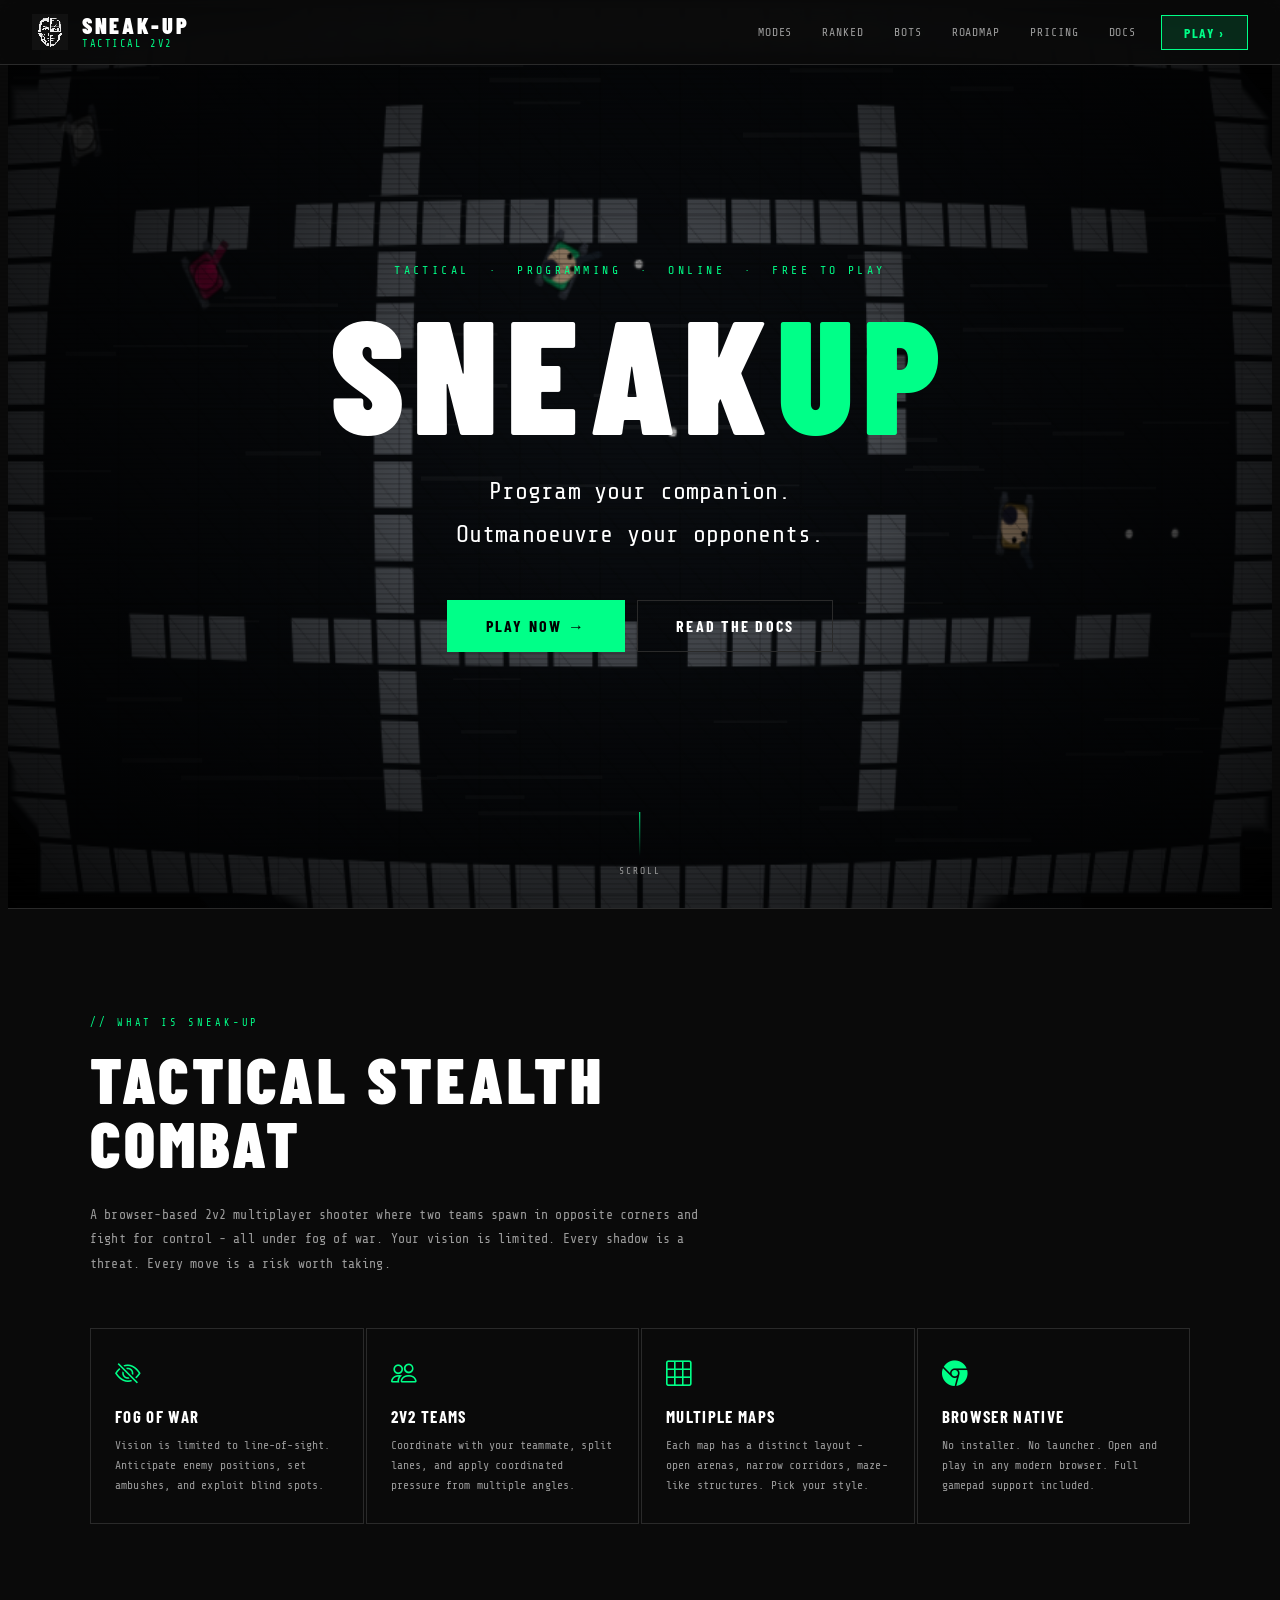
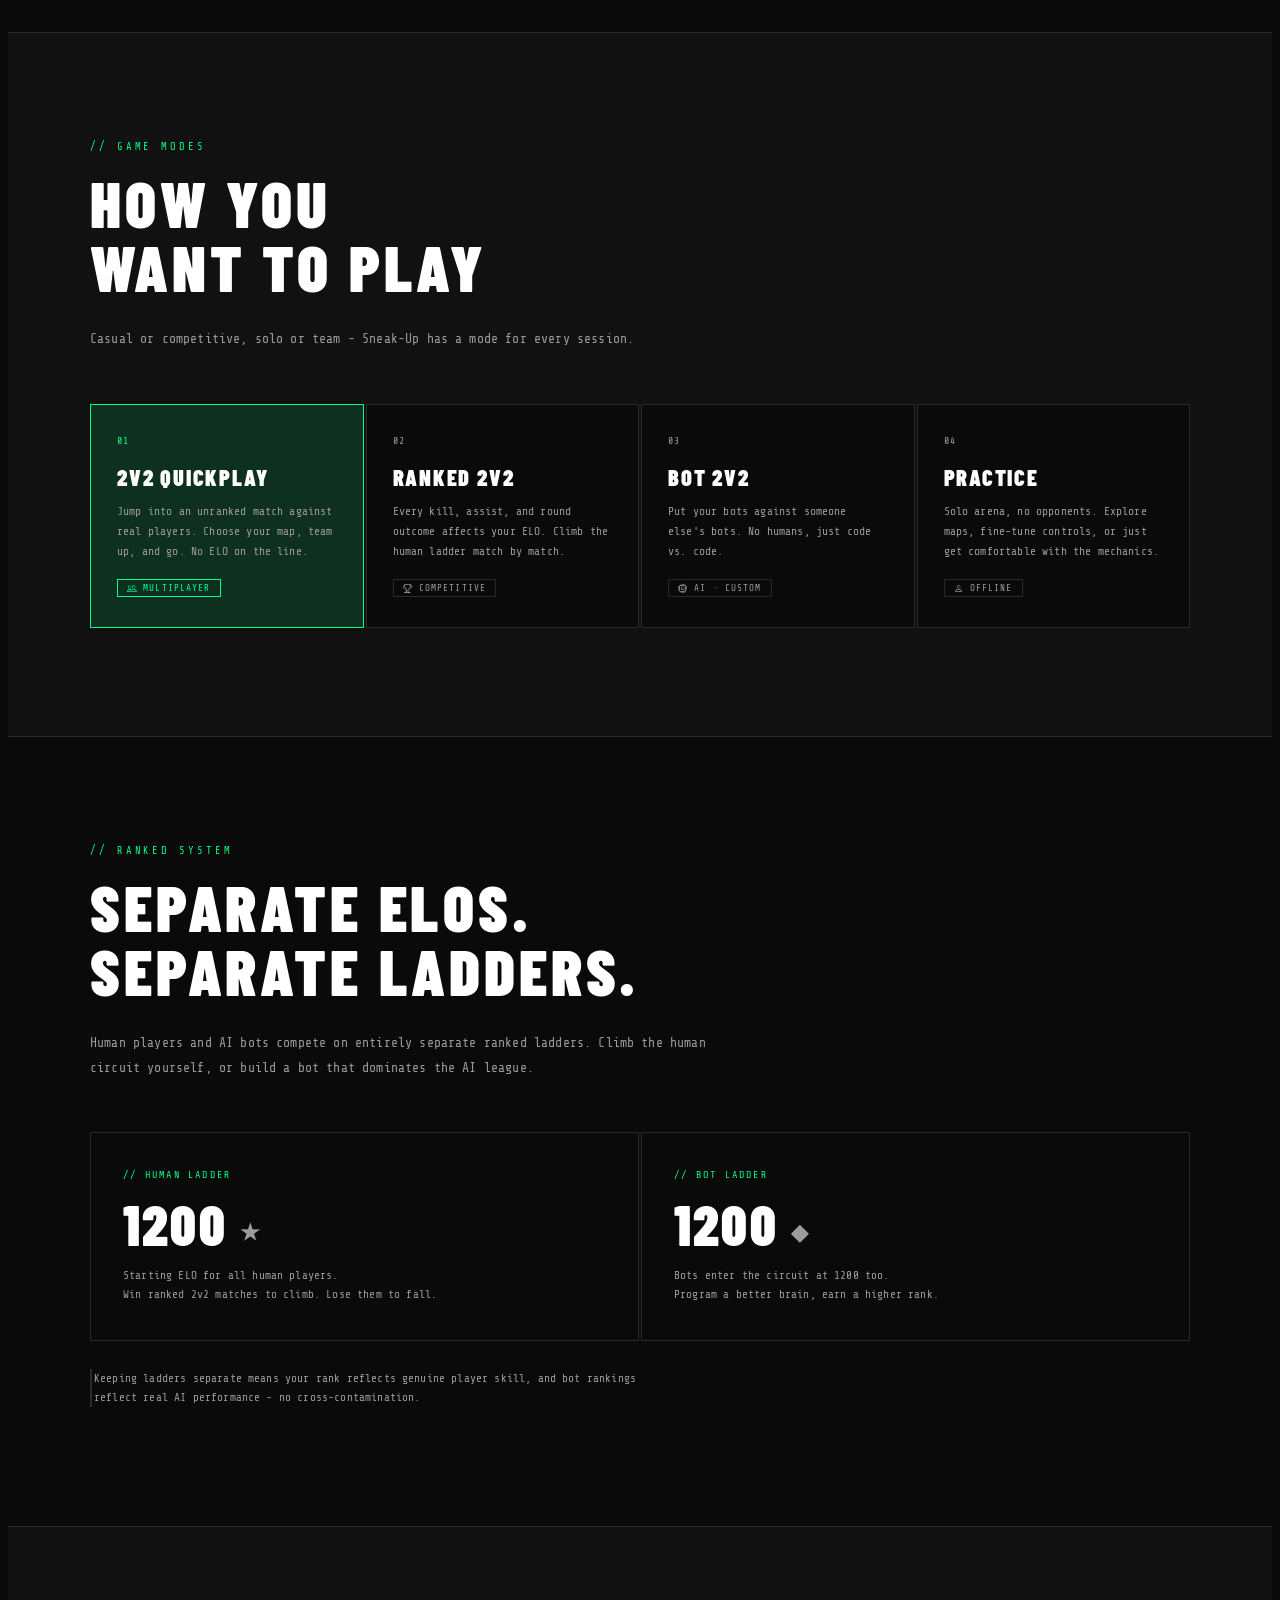
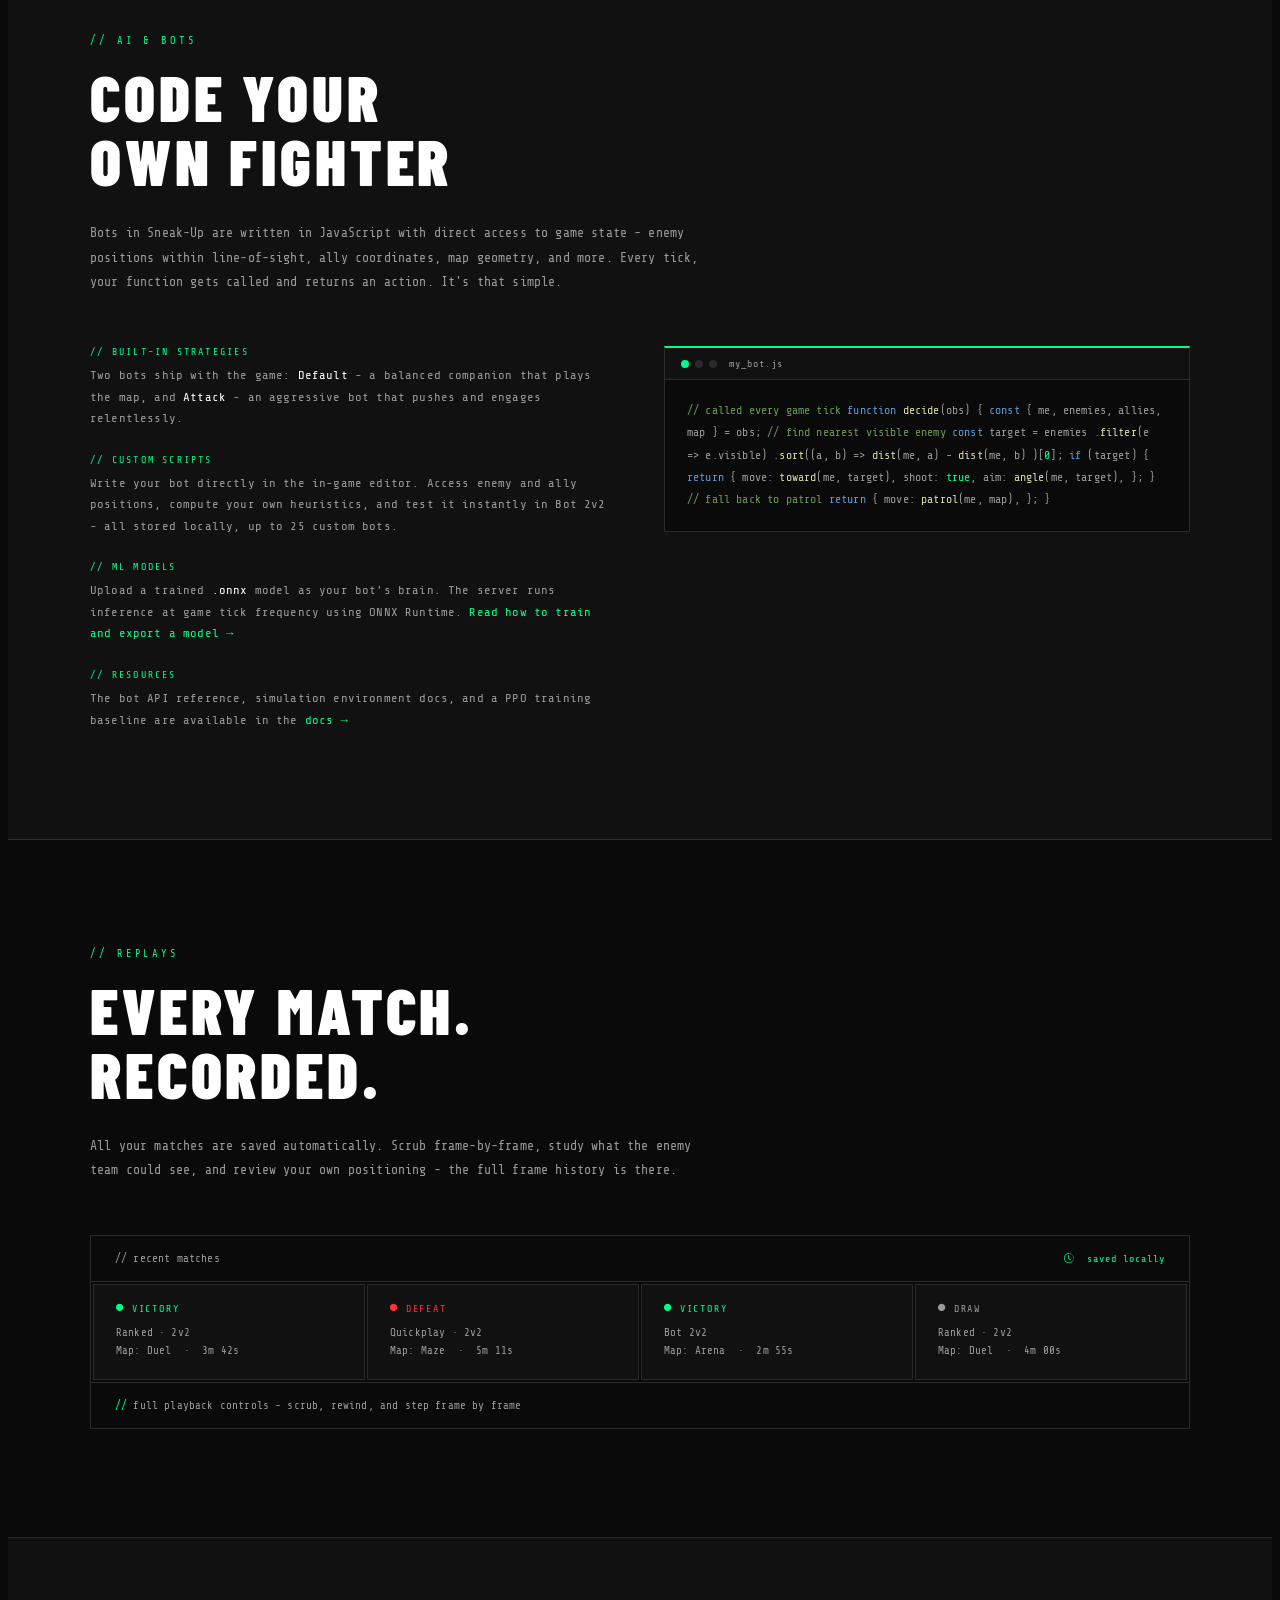
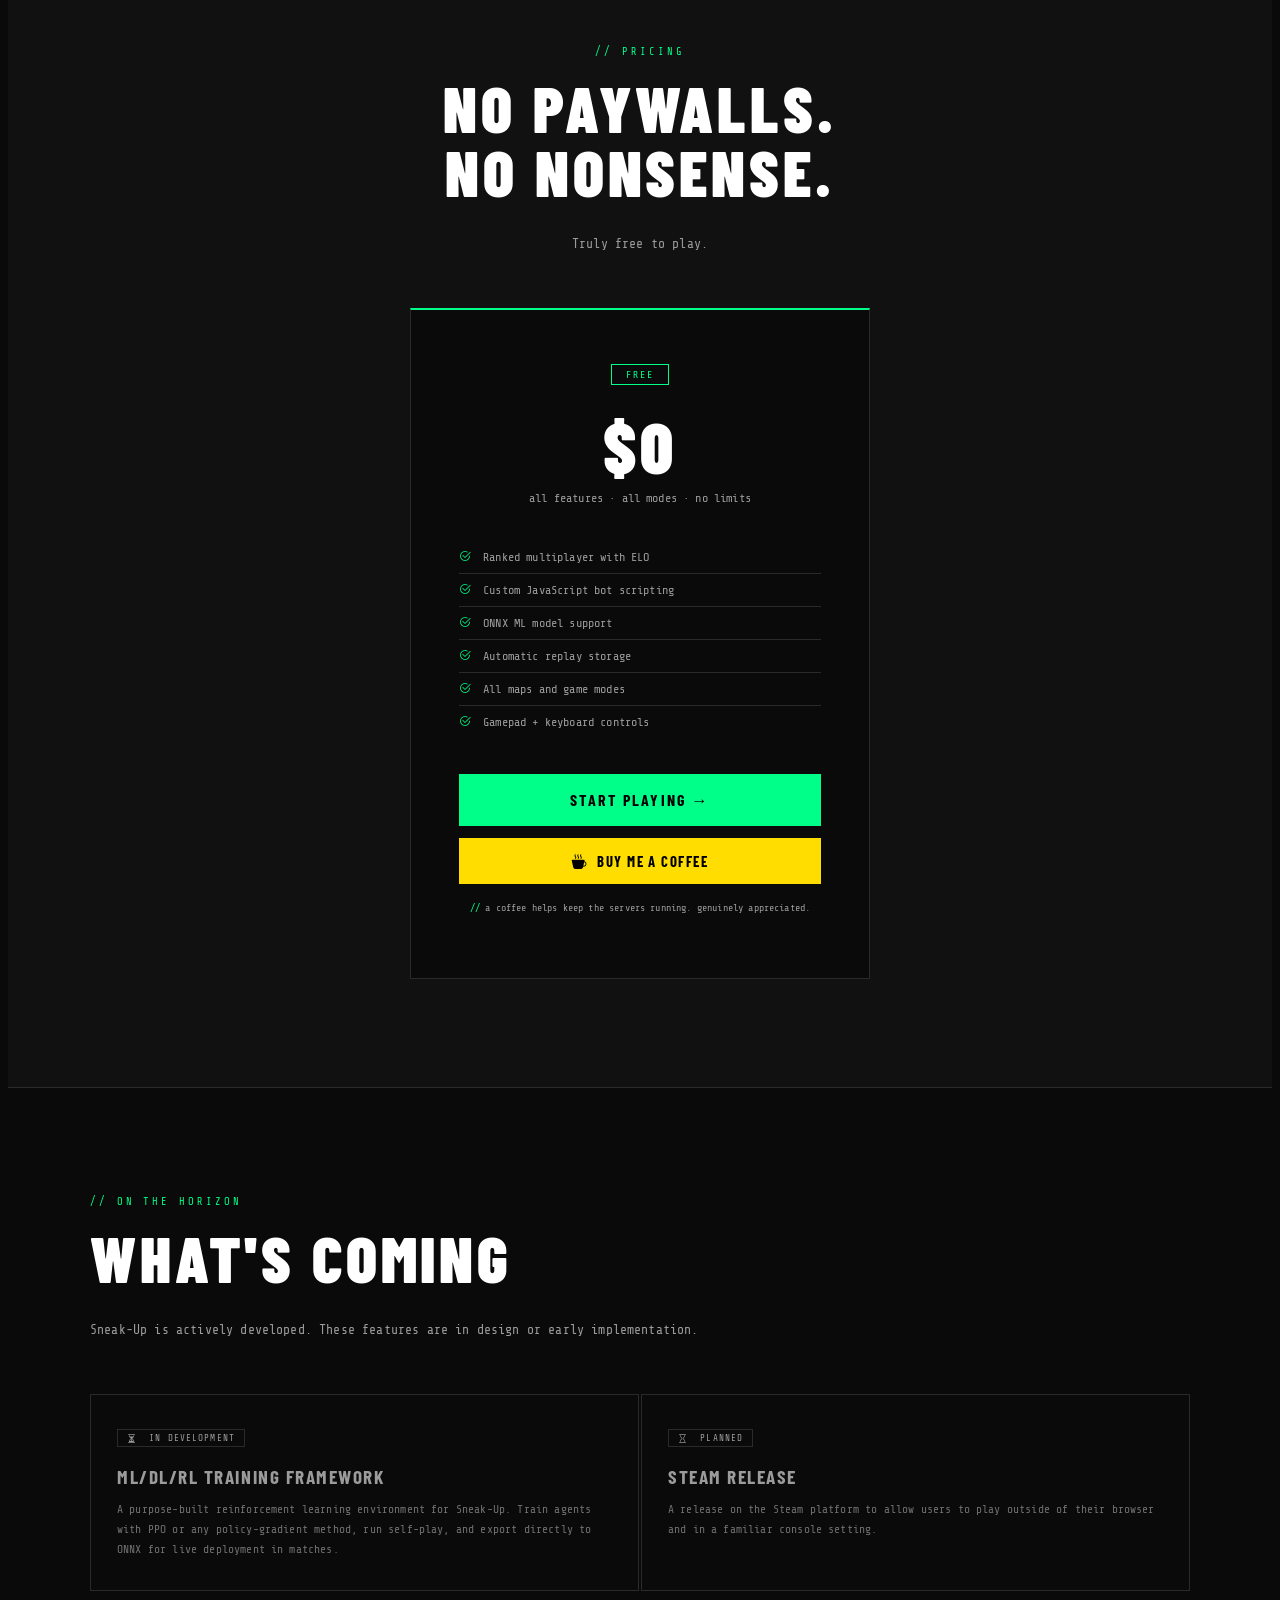
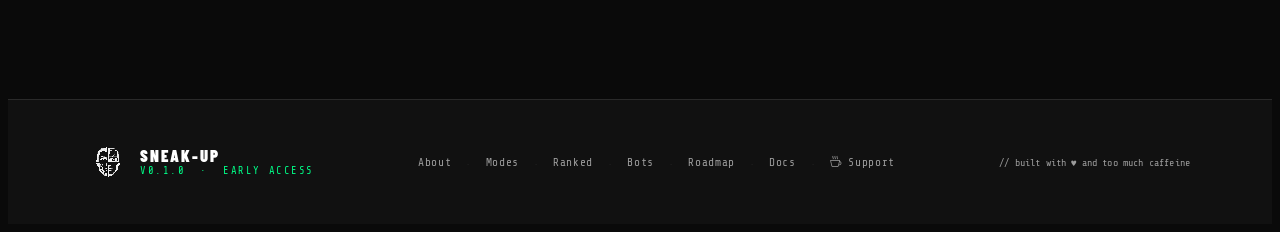
==== index.html @ f7258e88 "second commit" ====
<!DOCTYPE html>
<html lang="en">
<head>
  <meta charset="UTF-8">
  <meta name="viewport" content="width=device-width, initial-scale=1.0">
  <meta name="description" content="Sneak-Up - a top-down 2v2 tactical shooter with fog of war. Play free in your browser.">
  <title>SNEAK-UP - Tactical 2v2 Multiplayer</title>
  <link rel="shortcut icon" href="img/logo.png" type="image/x-icon">
  <meta name="theme-color" content="#0a0a0a">
  <meta name="apple-mobile-web-app-capable" content="yes">
  <meta name="apple-mobile-web-app-status-bar-style" content="black-translucent">
  <meta name="apple-mobile-web-app-title" content="Sneak-Up">
  <link rel="apple-touch-icon" href="/img/logo.png">
  <link rel="preconnect" href="https://fonts.googleapis.com">
  <link href="https://fonts.googleapis.com/css2?family=Barlow+Condensed:wght@400;600;700;900&family=Share+Tech+Mono&display=swap" rel="stylesheet">
  <link rel="stylesheet" href="https://cdn.jsdelivr.net/npm/bootstrap-icons@1.11.3/font/bootstrap-icons.min.css">
  <link rel="stylesheet" href="/css/style.css">
  <link rel="stylesheet" href="/css/landing.css">
</head>
<body>

<!-- ── NAV ── -->
<nav class="land-nav">
  <a href="/" class="brand" style="text-decoration:none;">
    <img src="/img/logo.png" alt="Sneak-Up logo">
    <div>
      <div class="brand-name">Sneak-Up</div>
      <div class="brand-sub">Tactical 2v2</div>
    </div>
  </a>
  <div class="land-nav-links">
    <a href="#modes"   class="nav-text-link">Modes</a>
    <a href="#ranked"  class="nav-text-link">Ranked</a>
    <a href="#bots"    class="nav-text-link">Bots</a>
    <a href="#roadmap" class="nav-text-link">Roadmap</a>
    <a href="#pricing" class="nav-text-link">Pricing</a>
    <a href="/docs"    class="nav-text-link">Docs</a>
    <a href="https://sneak-up-92152744325.europe-west1.run.app/" class="btn-nav-play">Play &rsaquo;</a>
  </div>
</nav>

<!-- ── HERO ── -->
<section class="hero">
  <canvas id="bgFx"></canvas>
  <div class="hero-overlay"></div>
  <div class="hero-content">
    <div class="hero-eyebrow">tactical &nbsp;·&nbsp; PROGRAMMING &nbsp;·&nbsp; online &nbsp;·&nbsp; free to play</div>
    <h1 class="hero-title">Sneak<span class="accent">Up</span></h1>
    <p class="hero-sub">
      Program your companion. <br>
      Outmanoeuvre your opponents.
    </p>
    <div class="hero-cta">
      <a href="https://sneak-up-92152744325.europe-west1.run.app/" class="btn-primary-lg">Play Now &rarr;</a>
      <a href="/docs"  class="btn-ghost-lg">Read the Docs</a>
    </div>
  </div>
  <div class="hero-scroll">
    <div class="scroll-line"></div>
    scroll
  </div>
</section>

<!-- ── ABOUT ── -->
<section class="land-section" id="about">
  <div class="section-inner">
    <div class="s-eye">// what is sneak-up</div>
    <h2 class="s-title">Tactical Stealth<br>Combat</h2>
    <p class="s-body">
      A browser-based 2v2 multiplayer shooter where two teams spawn in opposite corners and fight for control - all under fog of war.
      Your vision is limited. Every shadow is a threat. Every move is a risk worth taking.
    </p>

    <div class="feature-grid">
      <div class="feature-card">
        <i class="bi bi-eye-slash f-icon"></i>
        <div class="f-name">Fog of War</div>
        <div class="f-desc">Vision is limited to line-of-sight. Anticipate enemy positions, set ambushes, and exploit blind spots.</div>
      </div>
      <div class="feature-card">
        <i class="bi bi-people f-icon"></i>
        <div class="f-name">2v2 Teams</div>
        <div class="f-desc">Coordinate with your teammate, split lanes, and apply coordinated pressure from multiple angles.</div>
      </div>
      <div class="feature-card">
        <i class="bi bi-grid-3x3 f-icon"></i>
        <div class="f-name">Multiple Maps</div>
        <div class="f-desc">Each map has a distinct layout - open arenas, narrow corridors, maze-like structures. Pick your style.</div>
      </div>
      <div class="feature-card">
        <i class="bi bi-browser-chrome f-icon"></i>
        <div class="f-name">Browser Native</div>
        <div class="f-desc">No installer. No launcher. Open and play in any modern browser. Full gamepad support included.</div>
      </div>
    </div>
  </div>
</section>

<!-- ── GAME MODES ── -->
<section class="land-section alt" id="modes">
  <div class="section-inner">
    <div class="s-eye">// game modes</div>
    <h2 class="s-title">How You<br>Want to Play</h2>
    <p class="s-body">
      Casual or competitive, solo or team - Sneak-Up has a mode for every session.
    </p>
    <div class="mode-grid">
      <div class="mode-card featured">
        <div class="mode-num">01</div>
        <div class="mode-name">2v2 Quickplay</div>
        <div class="mode-desc">Jump into an unranked match against real players. Choose your map, team up, and go. No ELO on the line.</div>
        <span class="mode-tag"><i class="bi bi-people"></i> Multiplayer</span>
      </div>
      <div class="mode-card">
        <div class="mode-num">02</div>
        <div class="mode-name">Ranked 2v2</div>
        <div class="mode-desc">Every kill, assist, and round outcome affects your ELO. Climb the human ladder match by match.</div>
        <span class="mode-tag"><i class="bi bi-trophy"></i> Competitive</span>
      </div>
      <div class="mode-card">
        <div class="mode-num">03</div>
        <div class="mode-name">Bot 2v2</div>
        <div class="mode-desc">Put your bots against someone else's bots. No humans, just code vs. code.</div>
        <span class="mode-tag"><i class="bi bi-cpu"></i> AI · Custom</span>
      </div>
      <div class="mode-card">
        <div class="mode-num">04</div>
        <div class="mode-name">Practice</div>
        <div class="mode-desc">Solo arena, no opponents. Explore maps, fine-tune controls, or just get comfortable with the mechanics.</div>
        <span class="mode-tag"><i class="bi bi-person"></i> Offline</span>
      </div>
    </div>
  </div>
</section>

<!-- ── RANKED ── -->
<section class="land-section" id="ranked">
  <div class="section-inner">
    <div class="s-eye">// ranked system</div>
    <h2 class="s-title">Separate ELOs.<br>Separate Ladders.</h2>
    <p class="s-body">
      Human players and AI bots compete on entirely separate ranked ladders.
      Climb the human circuit yourself, or build a bot that dominates the AI league.
    </p>

    <div class="elo-grid">
      <div class="elo-card">
        <div class="elo-label">// human ladder</div>
        <div class="elo-val">1200 <span class="elo-sym">&#9733;</span></div>
        <div class="elo-sub">
          Starting ELO for all human players.<br>
          Win ranked 2v2 matches to climb. Lose them to fall.
        </div>
      </div>
      <div class="elo-card">
        <div class="elo-label">// bot ladder</div>
        <div class="elo-val">1200 <span class="elo-sym">&#9670;</span></div>
        <div class="elo-sub">
          Bots enter the circuit at 1200 too.<br>
          Program a better brain, earn a higher rank.
        </div>
      </div>
    </div>
    <p class="elo-note">
      Keeping ladders separate means your rank reflects genuine player skill,
      and bot rankings reflect real AI performance - no cross-contamination.
    </p>
  </div>
</section>

<!-- ── BOTS ── -->
<section class="land-section alt" id="bots">
  <div class="section-inner">
    <div class="s-eye">// ai & bots</div>
    <h2 class="s-title">Code Your<br>Own Fighter</h2>
    <p class="s-body">
      Bots in Sneak-Up are written in JavaScript with direct access to game state -
      enemy positions within line-of-sight, ally coordinates, map geometry, and more.
      Every tick, your function gets called and returns an action. It's that simple.
    </p>

    <div class="bot-layout">
      <div class="bot-points">
        <div>
          <div class="bot-point-label">// built-in strategies</div>
          <div class="bot-point-text">
            Two bots ship with the game: <span style="color:var(--text)">Default</span> - a balanced companion that plays the map,
            and <span style="color:var(--text)">Attack</span> - an aggressive bot that pushes and engages relentlessly.
          </div>
        </div>
        <div>
          <div class="bot-point-label">// custom scripts</div>
          <div class="bot-point-text">
            Write your bot directly in the in-game editor. Access enemy and ally positions, compute your own heuristics,
            and test it instantly in Bot 2v2 - all stored locally, up to 25 custom bots.
          </div>
        </div>
        <div>
          <div class="bot-point-label">// ml models</div>
          <div class="bot-point-text">
            Upload a trained <span style="color:var(--text)">.onnx</span> model as your bot's brain.
            The server runs inference at game tick frequency using ONNX Runtime.
            <a href="/docs">Read how to train and export a model &rarr;</a>
          </div>
        </div>
        <div>
          <div class="bot-point-label">// resources</div>
          <div class="bot-point-text">
            The bot API reference, simulation environment docs, and a PPO training baseline are available in the
            <a href="/docs">docs &rarr;</a>
          </div>
        </div>
      </div>

      <div class="code-block">
        <div class="code-titlebar">
          <div class="dot green"></div>
          <div class="dot"></div>
          <div class="dot"></div>
          <span class="code-fname">my_bot.js</span>
        </div>
        <div class="code-body"><span class="cm">// called every game tick</span>
<span class="kw">function</span> <span class="fn">decide</span>(obs) {
  <span class="kw">const</span> { me, enemies, allies, map } = obs;

  <span class="cm">// find nearest visible enemy</span>
  <span class="kw">const</span> target = enemies
    .<span class="fn">filter</span>(e =&gt; e.visible)
    .<span class="fn">sort</span>((a, b) =&gt;
      <span class="fn">dist</span>(me, a) - <span class="fn">dist</span>(me, b)
    )[<span class="ac">0</span>];

  <span class="kw">if</span> (target) {
    <span class="kw">return</span> {
      move:  <span class="fn">toward</span>(me, target),
      shoot: <span class="ac">true</span>,
      aim:   <span class="fn">angle</span>(me, target),
    };
  }

  <span class="cm">// fall back to patrol</span>
  <span class="kw">return</span> {
    move: <span class="fn">patrol</span>(me, map),
  };
}</div>
      </div>
    </div>
  </div>
</section>

<!-- ── REPLAYS ── -->
<section class="land-section" id="replays">
  <div class="section-inner">
    <div class="s-eye">// replays</div>
    <h2 class="s-title">Every Match.<br>Recorded.</h2>
    <p class="s-body">
      All your matches are saved automatically. Scrub frame-by-frame, study what the enemy team could see,
      and review your own positioning - the full frame history is there.
    </p>

    <div class="replay-shell">
      <div class="replay-topbar">
        <span class="replay-topbar-label">// recent matches</span>
        <span class="replay-topbar-count"><i class="bi bi-clock-history"></i> &nbsp;saved locally</span>
      </div>
      <div class="replay-row">
        <div class="replay-cell">
          <div class="r-result r-win"><i class="bi bi-circle-fill"></i> Victory</div>
          <div class="r-meta">Ranked · 2v2<br>Map: Duel &nbsp;·&nbsp; 3m 42s</div>
        </div>
        <div class="replay-cell">
          <div class="r-result r-loss"><i class="bi bi-circle-fill"></i> Defeat</div>
          <div class="r-meta">Quickplay · 2v2<br>Map: Maze &nbsp;·&nbsp; 5m 11s</div>
        </div>
        <div class="replay-cell">
          <div class="r-result r-win"><i class="bi bi-circle-fill"></i> Victory</div>
          <div class="r-meta">Bot 2v2<br>Map: Arena &nbsp;·&nbsp; 2m 55s</div>
        </div>
        <div class="replay-cell">
          <div class="r-result r-draw"><i class="bi bi-circle-fill"></i> Draw</div>
          <div class="r-meta">Ranked · 2v2<br>Map: Duel &nbsp;·&nbsp; 4m 00s</div>
        </div>
      </div>
      <div class="replay-caption">full playback controls - scrub, rewind, and step frame by frame</div>
    </div>
  </div>
</section>

<!-- ── PRICING ── -->
<section class="land-section alt" id="pricing">
  <div class="section-inner" style="text-align:center;">
    <div class="s-eye">// pricing</div>
    <h2 class="s-title">No Paywalls.<br>No Nonsense.</h2>
    <p class="s-body" style="margin:0 auto 0;">
      Truly free to play.
    </p>

    <div class="pricing-wrap">
      <div class="pricing-card">
        <div class="pricing-badge">Free</div>
        <div class="pricing-amount">$0</div>
        <div class="pricing-tagline">all features · all modes · no limits</div>
        <ul class="perk-list">
          <li><i class="bi bi-check2-circle"></i> Ranked multiplayer with ELO</li>
          <li><i class="bi bi-check2-circle"></i> Custom JavaScript bot scripting</li>
          <li><i class="bi bi-check2-circle"></i> ONNX ML model support</li>
          <li><i class="bi bi-check2-circle"></i> Automatic replay storage</li>
          <li><i class="bi bi-check2-circle"></i> All maps and game modes</li>
          <li><i class="bi bi-check2-circle"></i> Gamepad + keyboard controls</li>
        </ul>
        <a href="https://sneak-up-92152744325.europe-west1.run.app/" class="btn-primary-lg" style="display:block;text-align:center;margin-bottom:12px;">
          Start Playing &rarr;
        </a>
        <a href="https://buymeacoffee.com/paladinic" target="_blank" rel="noopener" class="btn-coffee">
          <i class="bi bi-cup-hot-fill"></i>
          Buy me a coffee
        </a>
        <p class="pricing-note">a coffee helps keep the servers running. genuinely appreciated.</p>
      </div>
    </div>
  </div>
</section>

<!-- ── COMING SOON ── -->
<section class="land-section" id="roadmap">
  <div class="section-inner">
    <div class="s-eye">// on the horizon</div>
    <h2 class="s-title">What's Coming</h2>
    <p class="s-body">
      Sneak-Up is actively developed. These features are in design or early implementation.
    </p>
    <div class="coming-grid">
      <div class="coming-card">
        <div class="coming-soon-badge"><i class="bi bi-hourglass-split"></i> &nbsp;In Development</div>
        <div class="coming-name">ML/DL/RL Training Framework</div>
        <div class="coming-desc">
          A purpose-built reinforcement learning environment for Sneak-Up.
          Train agents with PPO or any policy-gradient method, run self-play,
          and export directly to ONNX for live deployment in matches.
        </div>
      </div>
      <div class="coming-card">
        <div class="coming-soon-badge"><i class="bi bi-hourglass"></i> &nbsp;Planned</div>
        <div class="coming-name">Steam Release</div>
        <div class="coming-desc">
          A release on the Steam platform to allow users to play outside 
          of their browser and in a familiar console setting. 
        </div>
      </div>
    </div>
  </div>
</section>

<!-- ── FOOTER ── -->
<footer class="land-footer">
  <div class="footer-inner">
    <a href="/" class="brand" style="text-decoration:none;">
      <img src="/img/logo.png" alt="logo">
      <div>
        <div class="brand-name" style="font-size:1.05rem;">Sneak-Up</div>
        <div class="brand-sub">v0.1.0 &nbsp;·&nbsp; early access</div>
      </div>
    </a>

    <div class="footer-links">
      <a href="#about"   class="footer-link">About</a>
      <span class="footer-sep">·</span>
      <a href="#modes"   class="footer-link">Modes</a>
      <span class="footer-sep">·</span>
      <a href="#ranked"  class="footer-link">Ranked</a>
      <span class="footer-sep">·</span>
      <a href="#bots"    class="footer-link">Bots</a>
      <span class="footer-sep">·</span>
      <a href="#roadmap" class="footer-link">Roadmap</a>
      <span class="footer-sep">·</span>
      <a href="/docs"    class="footer-link">Docs</a>
      <span class="footer-sep">·</span>
      <a href="https://buymeacoffee.com/paladinic" target="_blank" rel="noopener" class="footer-link">
        <i class="bi bi-cup-hot"></i> Support
      </a>
    </div>

    <div class="footer-credit">// built with &#9829; and too much caffeine</div>
  </div>
</footer>

<script src="bg_animation.js" type="module"></script>
</body>
</html>
---- css/style.css ----
/* css/style.css */

:root {
    --bg: #0a0a0a;
    --surface: #111111;
    --surface-2: #1a1a1a;
    --border: #2a2a2a;
    --border-active: #ffffff;
    --text: #ffffff;
    --muted: #9b9b9b;
    --accent: #00ff88;
    --accent-dim: #00ff8822;
    --danger: #ff3333;
    --mono: "Share Tech Mono", monospace;
    --display: "Barlow Condensed", sans-serif;
}

*,
*::before,
*::after {
    box-sizing: border-box;
}

body {
    font-family: var(--display);
    background: var(--bg);
    color: var(--text);
    min-height: 100vh;
    letter-spacing: 0.01em;
}

/* Scanline overlay */
body::before {
    content: "";
    position: fixed;
    inset: 0;
    background: repeating-linear-gradient(0deg,
            transparent,
            transparent 2px,
            rgba(0, 0, 0, 0.08) 2px,
            rgba(0, 0, 0, 0.08) 4px);
    pointer-events: none;
    z-index: 0;
}

.shell {
    max-width: 860px;
    position: relative;
    z-index: 1;
}

/* ── Top bar ── */
.topbar {
    background: var(--surface);
    border: 1px solid var(--border);
    border-bottom: 2px solid var(--accent);
    display: flex;
    align-items: center;
    justify-content: space-between;
    gap: 12px;
    padding: 14px 20px;
}

.brand {
    display: flex;
    align-items: center;
    gap: 14px;
}

.brand img {
    width: 36px;
    height: 36px;
    image-rendering: pixelated;
    filter: invert(100%) hue-rotate(110deg) saturate(160%) contrast(87%);
}

.brand-name {
    font-family: var(--display);
    font-weight: 900;
    font-size: 1.4rem;
    letter-spacing: 0.12em;
    text-transform: uppercase;
    line-height: 1;
    color: white;
}

.brand-sub {
    font-family: var(--mono);
    font-size: 0.65rem;
    color: var(--accent);
    letter-spacing: 0.15em;
    text-transform: uppercase;
    margin-top: 2px;
}

.user-chip {
    font-family: var(--mono);
    font-size: 0.75rem;
    color: var(--muted);
    background: var(--bg);
    border: 1px solid var(--border);
    padding: 5px 12px;
    max-width: 240px;
    overflow: hidden;
    text-overflow: ellipsis;
    white-space: nowrap;
}

.btn-logout {
    font-family: var(--display);
    font-weight: 700;
    font-size: 0.8rem;
    letter-spacing: 0.1em;
    text-transform: uppercase;
    background: none;
    border: 1px solid var(--border);
    color: var(--muted);
    padding: 5px 14px;
    cursor: pointer;
    transition: border-color 100ms, color 100ms;
}

.btn-logout:hover {
    border-color: var(--danger);
    color: var(--danger);
}

/* ── Main card ── */
.main-card {
    background: var(--surface);
    border: 1px solid var(--border);
    margin-top: 2px;
}

.card-header-row {
    border-bottom: 1px solid var(--border);
    padding: 24px 28px;
}

.card-header-row h4 {
    font-family: var(--display);
    font-weight: 900;
    font-size: 2rem;
    letter-spacing: 0.06em;
    text-transform: uppercase;
    margin: 0;
    line-height: 1;
}

.card-header-row p {
    font-family: var(--mono);
    font-size: 0.78rem;
    color: var(--muted);
    margin: 10px 0 0;
    line-height: 1.6;
}

.tip {
    font-family: var(--mono);
    font-size: 0.68rem;
    color: var(--muted);
    margin-top: 12px;
}

.tip::before {
    content: "// ";
    color: var(--accent);
}

/* ── Action buttons ── */
.actions {
    padding: 20px 28px;
    display: flex;
    flex-direction: column;
    gap: 2px;
}

.btn-action {
    display: block;
    background: var(--bg);
    border: 1px solid var(--border);
    color: var(--text);
    text-decoration: none;
    padding: 16px 20px;
    cursor: pointer;
    text-align: left;
    width: 100%;
    transition: border-color 80ms, background 80ms;
    position: relative;
    overflow: hidden;
}

.btn-action::before {
    content: "";
    position: absolute;
    left: 0;
    top: 0;
    bottom: 0;
    width: 3px;
    background: transparent;
    transition: background 80ms;
}

.btn-action:hover {
    border-color: #fff;
    background: var(--surface-2);
    color: var(--text);
    text-decoration: none;
}

.btn-action:hover::before {
    background: var(--accent);
}

.btn-action.primary {
    border-color: var(--accent);
    background: var(--accent-dim);
}

.btn-action.primary::before {
    background: var(--accent);
}

.btn-action.primary:hover {
    background: #00ff8833;
}

.btn-action .label {
    font-family: var(--display);
    font-weight: 700;
    font-size: 1.05rem;
    letter-spacing: 0.08em;
    text-transform: uppercase;
    display: flex;
    align-items: center;
    gap: 10px;
}

.btn-action .label .idx {
    font-family: var(--mono);
    font-size: 0.7rem;
    color: var(--muted);
    min-width: 20px;
}

.btn-action.primary .label .idx {
    color: var(--accent);
}

.btn-action .kicker {
    font-family: var(--mono);
    font-size: 0.7rem;
    color: var(--muted);
    margin-top: 3px;
    padding-left: 30px;
}

/* focus */
.btn-action:focus-visible,
.btn-logout:focus-visible {
    outline: 2px solid var(--accent);
    outline-offset: 2px;
}

/* ── Modal ── */
.modal-content {
    background: var(--surface);
    border: 1px solid var(--border);
    border-top: 2px solid var(--accent);
    border-radius: 0;
    color: var(--text);
}

.modal-header {
    border-bottom: 1px solid var(--border);
    padding: 18px 24px;
}

.modal-title {
    font-family: var(--display);
    font-weight: 900;
    font-size: 1.2rem;
    letter-spacing: 0.1em;
    text-transform: uppercase;
}

.modal-body {
    padding: 24px;
}

.modal-footer {
    border-top: 1px solid var(--border);
    padding: 16px 24px;
}

.section-label {
    font-family: var(--mono);
    font-size: 0.65rem;
    color: var(--accent);
    letter-spacing: 0.18em;
    text-transform: uppercase;
    margin-bottom: 14px;
}

.control-option {
    display: flex;
    align-items: flex-start;
    gap: 14px;
    background: var(--bg);
    border: 1px solid var(--border);
    padding: 14px 16px;
    cursor: pointer;
    transition: border-color 80ms;
}

.control-option+.control-option {
    margin-top: 2px;
}

.control-option:hover {
    border-color: #fff;
}

.control-option input[type="radio"] {
    accent-color: var(--accent);
    width: 16px;
    height: 16px;
    margin-top: 2px;
    flex-shrink: 0;
}

.control-option .opt-name {
    font-family: var(--display);
    font-weight: 700;
    font-size: 0.95rem;
    letter-spacing: 0.06em;
    text-transform: uppercase;
}

.control-option .opt-desc {
    font-family: var(--mono);
    font-size: 0.68rem;
    color: var(--muted);
    margin-top: 3px;
}

.modal-note {
    font-family: var(--mono);
    font-size: 0.68rem;
    color: var(--muted);
    margin-top: 18px;
}

.modal-note::before {
    content: "// ";
    color: var(--accent);
}

.btn-close-modal {
    font-family: var(--display);
    font-weight: 700;
    font-size: 0.8rem;
    letter-spacing: 0.1em;
    text-transform: uppercase;
    background: none;
    border: 1px solid var(--border);
    color: var(--muted);
    padding: 7px 20px;
    cursor: pointer;
    transition: border-color 100ms, color 100ms;
}

.btn-close-modal:hover {
    border-color: #fff;
    color: #fff;
}

.btn-close-white {
    filter: invert(1);
    opacity: 0.5;
}

.btn-close-white:hover {
    opacity: 1;
}

/* Reusable page section */
.page-card {
    background: var(--surface);
    border: 1px solid var(--border);
    margin-top: 2px;
}

.page-card .page-pad {
    padding: 24px 28px;
    border-bottom: 1px solid var(--border);
}

.page-title {
    font-family: var(--display);
    font-weight: 900;
    font-size: 1.6rem;
    letter-spacing: 0.08em;
    text-transform: uppercase;
    margin: 0;
    line-height: 1;
}

.page-sub {
    font-family: var(--mono);
    font-size: 0.75rem;
    color: var(--muted);
    margin-top: 10px;
    line-height: 1.6;
}

/* Form styling helpers */
.field-label {
    font-family: var(--mono);
    font-size: 0.65rem;
    color: var(--accent);
    letter-spacing: 0.18em;
    text-transform: uppercase;
    margin-bottom: 8px;
}

.input-dark,
.select-dark,
.textarea-dark {
    width: 100%;
    background: var(--bg);
    border: 1px solid var(--border);
    color: var(--text);
    padding: 10px 12px;
    outline: none;
}

.input-dark:focus-visible,
.select-dark:focus-visible,
.textarea-dark:focus-visible {
    outline: 2px solid var(--accent);
    outline-offset: 2px;
    border-color: var(--accent);
}

/* Bootstrap component overrides (light touch) */
.table {
    --bs-table-bg: transparent;
    --bs-table-color: var(--text);
    --bs-table-border-color: var(--border);
}

hr {
    border-color: var(--border);
    opacity: 1;
}

.text-muted {
    color: var(--muted) !important;
}

/* layout split */
@media (min-width: 768px) {
    .card-body-split {
        display: grid;
        grid-template-columns: 1fr 1fr;
    }

    .card-info {
        padding: 28px;
        border-right: 1px solid var(--border);
    }

    .actions {
        padding: 20px;
    }
}

@media (max-width: 767px) {
    .card-info {
        padding: 20px 20px 0;
    }

    .actions {
        padding: 16px;
    }
}

/* ── Mobile: viewport-fill layout with sticky topbar ── */
@media (max-width: 767px) {
    /* Only applied to app pages (those with a .topbar) */
    html:has(.topbar) {
        height: 100%;
    }

    body:has(.topbar) {
        height: 100%;
        overflow: hidden;
    }

    /* Shell fills full height as a flex column */
    body:has(.topbar) .shell {
        height: 100%;
        display: flex;
        flex-direction: column;
        overflow: hidden;
        padding-top: 0 !important;
        padding-bottom: 0 !important;
    }

    /* Topbar: compact and never scrolls away */
    .topbar {
        flex-shrink: 0;
        padding: 10px 14px;
    }

    /* Hide subtitle and username chip to save horizontal space */
    .topbar .brand-sub {
        display: none;
    }

    .topbar .user-chip {
        display: none;
    }

    /* Single main content div fills remaining space and scrolls internally */
    body:has(.topbar) .shell > .main-card,
    body:has(.topbar) .shell > .replay-shell {
        flex: 1;
        overflow-y: auto;
        min-height: 0;
    }

    /* Multi-section pages (e.g. stats) use a .scroll-body wrapper */
    .scroll-body {
        flex: 1;
        overflow-y: auto;
        min-height: 0;
    }

    /* Compact card paddings */
    .card-header-row {
        padding: 14px 16px;
    }

    .card-header-row h4 {
        font-size: 1.4rem;
    }

    .actions {
        padding: 10px 12px;
    }

    .btn-action {
        padding: 11px 14px;
    }
}
---- css/landing.css ----
html {
    scroll-behavior: smooth;
}

/* ── Nav ── */
.land-nav {
    position: fixed;
    top: 0;
    left: 0;
    right: 0;
    z-index: 100;
    background: rgba(10, 10, 10, 0.88);
    backdrop-filter: blur(14px);
    -webkit-backdrop-filter: blur(14px);
    border-bottom: 1px solid var(--border);
    padding: 14px 32px;
    display: flex;
    align-items: center;
    justify-content: space-between;
    gap: 16px;
}

.land-nav-links {
    display: flex;
    align-items: center;
    gap: 4px;
}

.nav-text-link {
    font-family: var(--mono);
    font-size: 0.72rem;
    color: var(--muted);
    text-decoration: none;
    padding: 6px 12px;
    border: 1px solid transparent;
    letter-spacing: 0.08em;
    text-transform: uppercase;
    transition: color 80ms, border-color 80ms;
}

.nav-text-link:hover {
    color: var(--text);
    border-color: var(--border);
}

.btn-nav-play {
    font-family: var(--display);
    font-weight: 700;
    font-size: 0.85rem;
    letter-spacing: 0.12em;
    text-transform: uppercase;
    background: var(--accent-dim);
    border: 1px solid var(--accent);
    color: var(--accent);
    padding: 8px 22px;
    text-decoration: none;
    transition: background 80ms;
    margin-left: 8px;
}

.btn-nav-play:hover {
    background: #00ff8833;
    color: var(--accent);
}

/* ── Hero ── */
.hero {
    position: relative;
    height: 100vh;
    min-height: 560px;
    display: flex;
    align-items: center;
    justify-content: center;
    overflow: hidden;
}

#bgFx {
    position: absolute;
    inset: 0;
    width: 100%;
    height: 100%;
}

.hero-overlay {
    position: absolute;
    inset: 0;
    background: radial-gradient(ellipse at center, rgba(0, 0, 0, 0.25) 0%, rgba(0, 0, 0, 0.8) 100%);
}

.hero-content {
    position: relative;
    z-index: 2;
    text-align: center;
    padding: 0 24px;
    max-width: 860px;
}

.hero-eyebrow {
    font-family: var(--mono);
    font-size: 0.72rem;
    color: var(--accent);
    letter-spacing: 0.3em;
    text-transform: uppercase;
    margin-bottom: 24px;
}

.hero-title {
    font-family: var(--display);
    font-weight: 900;
    font-size: clamp(4.5rem, 13vw, 10rem);
    letter-spacing: 0.06em;
    text-transform: uppercase;
    line-height: 0.88;
    margin: 0 0 28px;
}

.hero-title .accent {
    color: var(--accent);
}

.hero-sub {
    font-family: var(--mono);
    font-size: 1.5rem;
    color: var(--muted);
    line-height: 1.8;
    max-width: 540px;
    margin: 0 auto 44px;
    color: white;
}

.hero-cta {
    display: flex;
    gap: 12px;
    justify-content: center;
    flex-wrap: wrap;
}

.btn-primary-lg {
    font-family: var(--display);
    font-weight: 700;
    font-size: 1rem;
    letter-spacing: 0.14em;
    text-transform: uppercase;
    background: var(--accent);
    border: 1px solid var(--accent);
    color: #000;
    padding: 15px 38px;
    text-decoration: none;
    transition: opacity 80ms;
}

.btn-primary-lg:hover {
    opacity: 0.85;
    color: #000;
}

.btn-ghost-lg {
    font-family: var(--display);
    font-weight: 700;
    font-size: 1rem;
    letter-spacing: 0.14em;
    text-transform: uppercase;
    background: transparent;
    border: 1px solid var(--border);
    color: var(--text);
    padding: 15px 38px;
    text-decoration: none;
    transition: border-color 80ms;
}

.btn-ghost-lg:hover {
    border-color: #fff;
    color: var(--text);
}

.hero-scroll {
    position: absolute;
    bottom: 32px;
    left: 50%;
    transform: translateX(-50%);
    z-index: 2;
    font-family: var(--mono);
    font-size: 0.6rem;
    color: var(--muted);
    letter-spacing: 0.2em;
    text-transform: uppercase;
    display: flex;
    flex-direction: column;
    align-items: center;
    gap: 10px;
}

.scroll-line {
    width: 1px;
    height: 44px;
    background: linear-gradient(to bottom, var(--accent), transparent);
}

/* ── Sections ── */
.land-section {
    padding: 108px 32px;
    border-top: 1px solid var(--border);
}

.land-section.alt {
    background: var(--surface);
}

.section-inner {
    max-width: 1100px;
    margin: 0 auto;
}

.s-eye {
    font-family: var(--mono);
    font-size: 0.65rem;
    color: var(--accent);
    letter-spacing: 0.28em;
    text-transform: uppercase;
    margin-bottom: 18px;
}

.s-title {
    font-family: var(--display);
    font-weight: 900;
    font-size: clamp(2.2rem, 5.5vw, 4rem);
    letter-spacing: 0.06em;
    text-transform: uppercase;
    line-height: 1;
    margin: 0 0 28px;
}

.s-body {
    font-family: var(--mono);
    font-size: 0.82rem;
    color: var(--muted);
    line-height: 1.85;
    max-width: 620px;
}

/* ── Feature grid ── */
.feature-grid {
    display: grid;
    grid-template-columns: repeat(auto-fit, minmax(240px, 1fr));
    gap: 2px;
    margin-top: 52px;
}

.feature-card {
    background: var(--bg);
    border: 1px solid var(--border);
    padding: 28px 24px;
    transition: border-color 120ms;
}

.feature-card:hover {
    border-color: var(--accent);
}

.f-icon {
    font-size: 1.6rem;
    color: var(--accent);
    margin-bottom: 18px;
    display: block;
}

.f-name {
    font-family: var(--display);
    font-weight: 700;
    font-size: 1.05rem;
    letter-spacing: 0.08em;
    text-transform: uppercase;
    margin-bottom: 10px;
}

.f-desc {
    font-family: var(--mono);
    font-size: 0.71rem;
    color: var(--muted);
    line-height: 1.75;
}

/* ── Mode cards ── */
.mode-grid {
    display: grid;
    grid-template-columns: repeat(auto-fit, minmax(230px, 1fr));
    gap: 2px;
    margin-top: 52px;
}

.mode-card {
    background: var(--bg);
    border: 1px solid var(--border);
    padding: 30px 26px;
    transition: border-color 120ms;
    position: relative;
}

.mode-card:hover {
    border-color: #fff;
}

.mode-card.featured {
    border-color: var(--accent);
    background: var(--accent-dim);
}

.mode-num {
    font-family: var(--mono);
    font-size: 0.62rem;
    color: var(--muted);
    letter-spacing: 0.15em;
    margin-bottom: 18px;
}

.mode-card.featured .mode-num {
    color: var(--accent);
}

.mode-name {
    font-family: var(--display);
    font-weight: 900;
    font-size: 1.4rem;
    letter-spacing: 0.08em;
    text-transform: uppercase;
    margin-bottom: 12px;
}

.mode-desc {
    font-family: var(--mono);
    font-size: 0.71rem;
    color: var(--muted);
    line-height: 1.75;
}

.mode-tag {
    display: inline-block;
    font-family: var(--mono);
    font-size: 0.58rem;
    color: var(--accent);
    border: 1px solid var(--accent);
    padding: 3px 9px;
    letter-spacing: 0.12em;
    text-transform: uppercase;
    margin-top: 18px;
}

.mode-card:not(.featured) .mode-tag {
    color: var(--muted);
    border-color: var(--border);
}

/* ── Ranked ELO ── */
.elo-grid {
    display: grid;
    grid-template-columns: 1fr 1fr;
    gap: 2px;
    margin-top: 52px;
}

.elo-card {
    background: var(--bg);
    border: 1px solid var(--border);
    padding: 36px 32px;
}

.elo-label {
    font-family: var(--mono);
    font-size: 0.63rem;
    color: var(--accent);
    letter-spacing: 0.22em;
    text-transform: uppercase;
    margin-bottom: 16px;
}

.elo-val {
    font-family: var(--display);
    font-weight: 900;
    font-size: 3.5rem;
    line-height: 1;
    letter-spacing: 0.04em;
}

.elo-sym {
    font-size: 1.4rem;
    color: var(--muted);
    vertical-align: middle;
}

.elo-sub {
    font-family: var(--mono);
    font-size: 0.7rem;
    color: var(--muted);
    margin-top: 14px;
    line-height: 1.7;
}

.elo-note {
    font-family: var(--mono);
    font-size: 0.7rem;
    color: var(--muted);
    margin-top: 28px;
    line-height: 1.7;
    padding-left: 2px;
    border-left: 2px solid var(--border);
    max-width: 560px;
}

/* ── Bot section ── */
.bot-layout {
    display: grid;
    grid-template-columns: 1fr 1fr;
    gap: 48px;
    margin-top: 52px;
    align-items: start;
}

.bot-points {
    display: flex;
    flex-direction: column;
    gap: 24px;
}

.bot-point-label {
    font-family: var(--mono);
    font-size: 0.63rem;
    color: var(--accent);
    letter-spacing: 0.22em;
    text-transform: uppercase;
    margin-bottom: 8px;
}

.bot-point-text {
    font-family: var(--mono);
    font-size: 0.77rem;
    color: var(--muted);
    line-height: 1.75;
}

.bot-point-text a {
    color: var(--accent);
    text-decoration: none;
}

.bot-point-text a:hover {
    text-decoration: underline;
}

.code-block {
    background: var(--bg);
    border: 1px solid var(--border);
    border-top: 2px solid var(--accent);
    overflow: hidden;
}

.code-titlebar {
    background: var(--surface);
    border-bottom: 1px solid var(--border);
    padding: 10px 16px;
    display: flex;
    align-items: center;
    gap: 6px;
}

.dot {
    width: 8px;
    height: 8px;
    border-radius: 50%;
    background: var(--border);
}

.dot.green {
    background: var(--accent);
}

.code-fname {
    font-family: var(--mono);
    font-size: 0.63rem;
    color: var(--muted);
    letter-spacing: 0.1em;
    margin-left: 6px;
}

.code-body {
    padding: 20px 22px;
    font-family: var(--mono);
    font-size: 0.73rem;
    line-height: 1.9;
    color: var(--muted);
    overflow-x: auto;
}

.kw {
    color: #569cd6;
}

.fn {
    color: #dcdcaa;
}

.cm {
    color: #6a9955;
}

.ac {
    color: var(--accent);
}

.st {
    color: #ce9178;
}

/* ── Replays ── */
.replay-shell {
    background: var(--bg);
    border: 1px solid var(--border);
    margin-top: 52px;
    overflow: hidden;
}

.replay-topbar {
    padding: 16px 24px;
    border-bottom: 1px solid var(--border);
    display: flex;
    align-items: center;
    justify-content: space-between;
}

.replay-topbar-label {
    font-family: var(--mono);
    font-size: 0.7rem;
    color: var(--muted);
}

.replay-topbar-count {
    font-family: var(--mono);
    font-size: 0.63rem;
    color: var(--accent);
    letter-spacing: 0.1em;
}

.replay-row {
    display: grid;
    grid-template-columns: repeat(auto-fit, minmax(200px, 1fr));
    gap: 2px;
    padding: 2px;
}

.replay-cell {
    background: var(--surface);
    border: 1px solid var(--border);
    padding: 18px 22px;
}

.r-result {
    font-family: var(--mono);
    font-size: 0.63rem;
    letter-spacing: 0.18em;
    text-transform: uppercase;
    margin-bottom: 10px;
    display: flex;
    align-items: center;
    gap: 7px;
}

.r-result i {
    font-size: 0.45rem;
}

.r-win {
    color: var(--accent);
}

.r-loss {
    color: var(--danger);
}

.r-draw {
    color: var(--muted);
}

.r-meta {
    font-family: var(--mono);
    font-size: 0.68rem;
    color: var(--muted);
    line-height: 1.7;
}

.replay-caption {
    font-family: var(--mono);
    font-size: 0.68rem;
    color: var(--muted);
    padding: 16px 24px;
    border-top: 1px solid var(--border);
}

.replay-caption::before {
    content: "// ";
    color: var(--accent);
}

/* ── Pricing ── */
.pricing-wrap {
    display: flex;
    justify-content: center;
    margin-top: 52px;
}

.pricing-card {
    background: var(--bg);
    border: 1px solid var(--border);
    border-top: 2px solid var(--accent);
    padding: 52px 48px;
    width: 100%;
    max-width: 460px;
    text-align: center;
}

.pricing-badge {
    display: inline-block;
    font-family: var(--mono);
    font-size: 0.63rem;
    color: var(--accent);
    border: 1px solid var(--accent);
    padding: 4px 14px;
    letter-spacing: 0.18em;
    text-transform: uppercase;
    margin-bottom: 24px;
}

.pricing-amount {
    font-family: var(--display);
    font-weight: 900;
    font-size: 4.5rem;
    letter-spacing: 0.06em;
    text-transform: uppercase;
    line-height: 1;
    margin-bottom: 10px;
}

.pricing-tagline {
    font-family: var(--mono);
    font-size: 0.75rem;
    color: var(--muted);
    margin-bottom: 36px;
}

.perk-list {
    list-style: none;
    padding: 0;
    margin: 0 0 36px;
    text-align: left;
}

.perk-list li {
    font-family: var(--mono);
    font-size: 0.75rem;
    color: var(--muted);
    padding: 9px 0;
    border-bottom: 1px solid var(--border);
    display: flex;
    align-items: center;
    gap: 12px;
}

.perk-list li:last-child {
    border-bottom: none;
}

.perk-list li i {
    color: var(--accent);
    flex-shrink: 0;
}

.btn-coffee {
    display: flex;
    align-items: center;
    justify-content: center;
    gap: 9px;
    background: #FFDD00;
    border: none;
    color: #000;
    font-family: var(--display);
    font-weight: 700;
    font-size: 0.92rem;
    letter-spacing: 0.1em;
    text-transform: uppercase;
    padding: 14px 28px;
    text-decoration: none;
    width: 100%;
    margin-top: 12px;
    transition: opacity 80ms;
    cursor: pointer;
}

.btn-coffee:hover {
    opacity: 0.88;
    color: #000;
}

.pricing-note {
    font-family: var(--mono);
    font-size: 0.63rem;
    color: var(--muted);
    margin-top: 16px;
    line-height: 1.6;
}

.pricing-note::before {
    content: "// ";
    color: var(--accent);
}

/* ── Coming soon ── */
.coming-grid {
    display: grid;
    grid-template-columns: repeat(auto-fit, minmax(280px, 1fr));
    gap: 2px;
    margin-top: 52px;
}

.coming-card {
    background: var(--bg);
    border: 1px solid var(--border);
    padding: 30px 26px;
    position: relative;
}

.coming-soon-badge {
    display: inline-block;
    font-family: var(--mono);
    font-size: 0.58rem;
    color: var(--muted);
    border: 1px solid var(--border);
    padding: 3px 9px;
    letter-spacing: 0.12em;
    text-transform: uppercase;
    margin-bottom: 18px;
}

.coming-name {
    font-family: var(--display);
    font-weight: 700;
    font-size: 1.2rem;
    letter-spacing: 0.08em;
    text-transform: uppercase;
    margin-bottom: 12px;
    color: var(--muted);
}

.coming-desc {
    font-family: var(--mono);
    font-size: 0.71rem;
    color: var(--muted);
    line-height: 1.75;
    opacity: 0.7;
}

/* ── Footer ── */
.land-footer {
    background: var(--surface);
    border-top: 1px solid var(--border);
    padding: 44px 32px;
}

.footer-inner {
    max-width: 1100px;
    margin: 0 auto;
    display: flex;
    align-items: center;
    justify-content: space-between;
    flex-wrap: wrap;
    gap: 24px;
}

.footer-links {
    display: flex;
    align-items: center;
    gap: 6px;
    flex-wrap: wrap;
}

.footer-link {
    font-family: var(--mono);
    font-size: 0.7rem;
    color: var(--muted);
    text-decoration: none;
    padding: 4px 10px;
    letter-spacing: 0.06em;
    transition: color 80ms;
}

.footer-link:hover {
    color: var(--text);
}

.footer-sep {
    color: var(--border);
    font-size: 0.7rem;
}

.footer-credit {
    font-family: var(--mono);
    font-size: 0.63rem;
    color: var(--muted);
}

/* Responsive */
@media (max-width: 860px) {
    .land-nav {
        padding: 12px 20px;
    }

    .nav-text-link {
        display: none;
    }

    .land-section {
        padding: 72px 20px;
    }

    .bot-layout {
        grid-template-columns: 1fr;
        gap: 32px;
    }

    .elo-grid {
        grid-template-columns: 1fr;
    }

    .pricing-card {
        padding: 36px 28px;
    }

    .hero-title {
        font-size: clamp(3.5rem, 16vw, 6rem);
    }
}
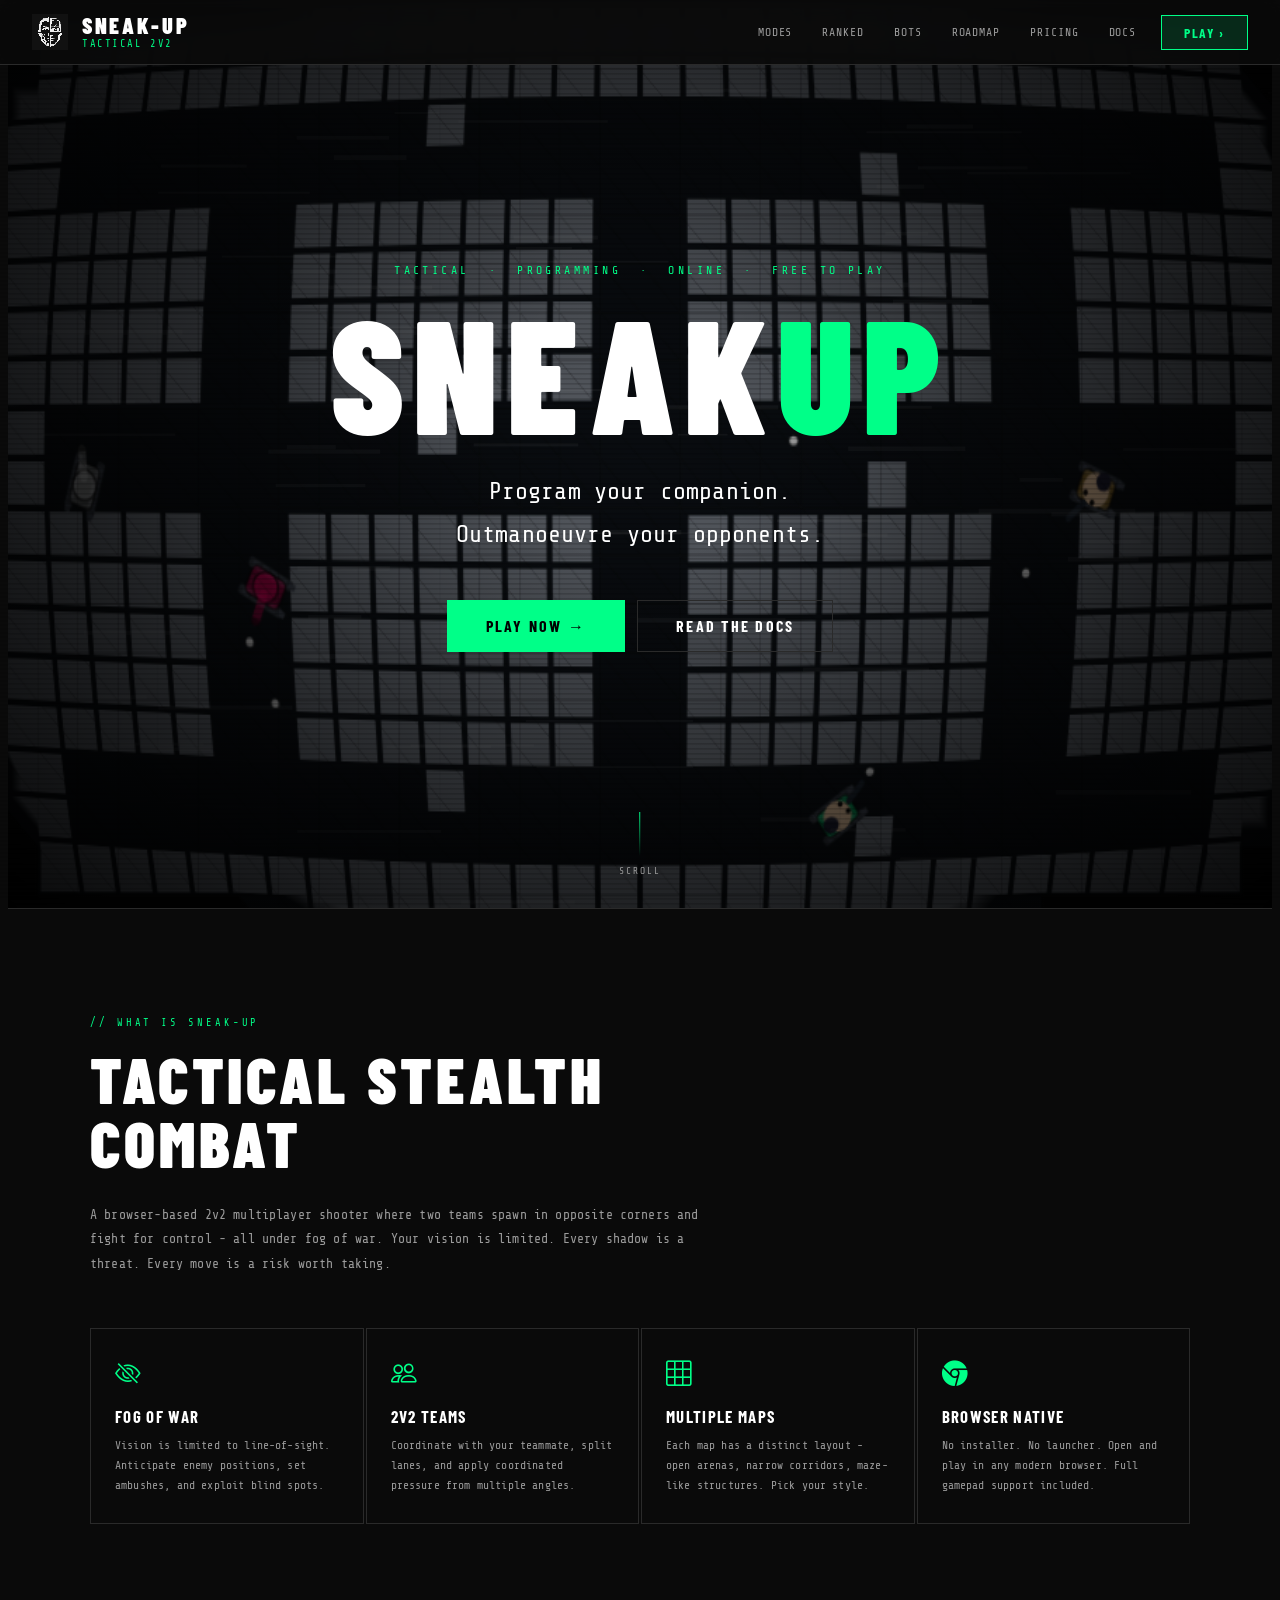
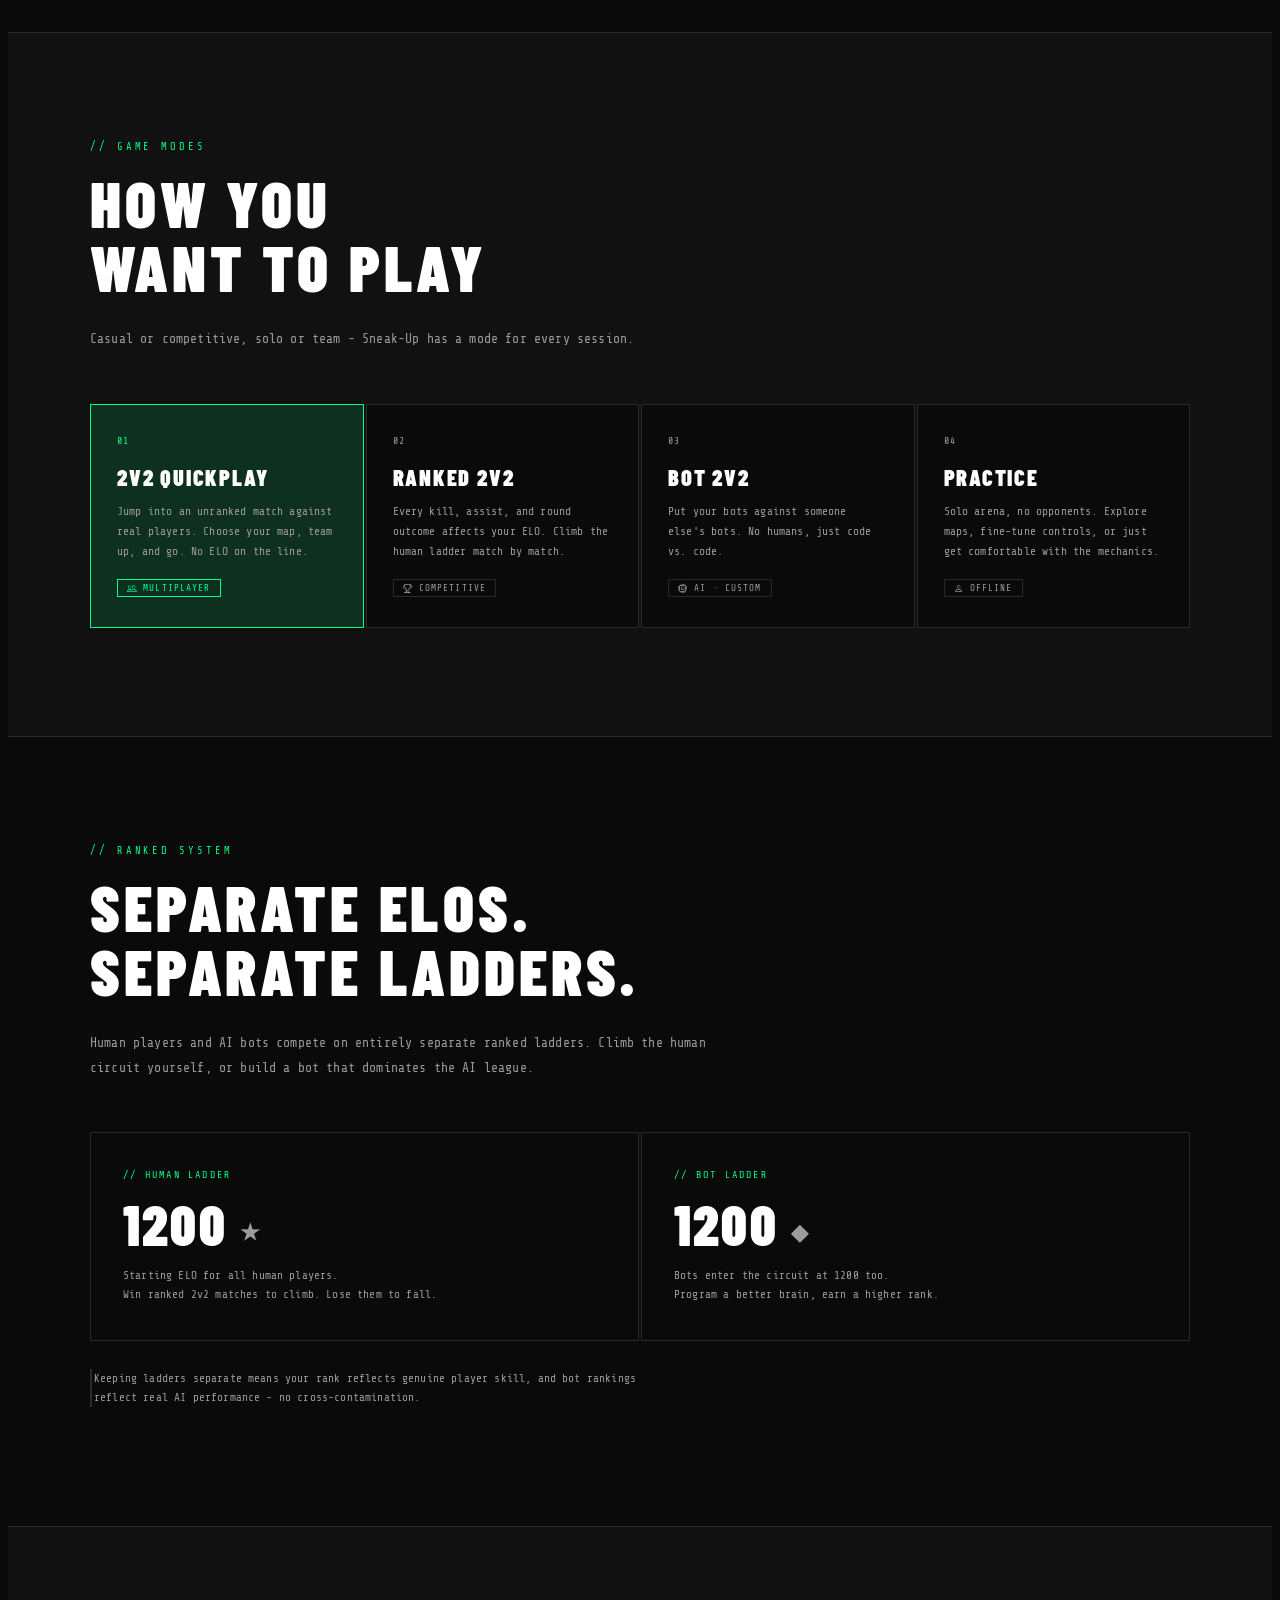
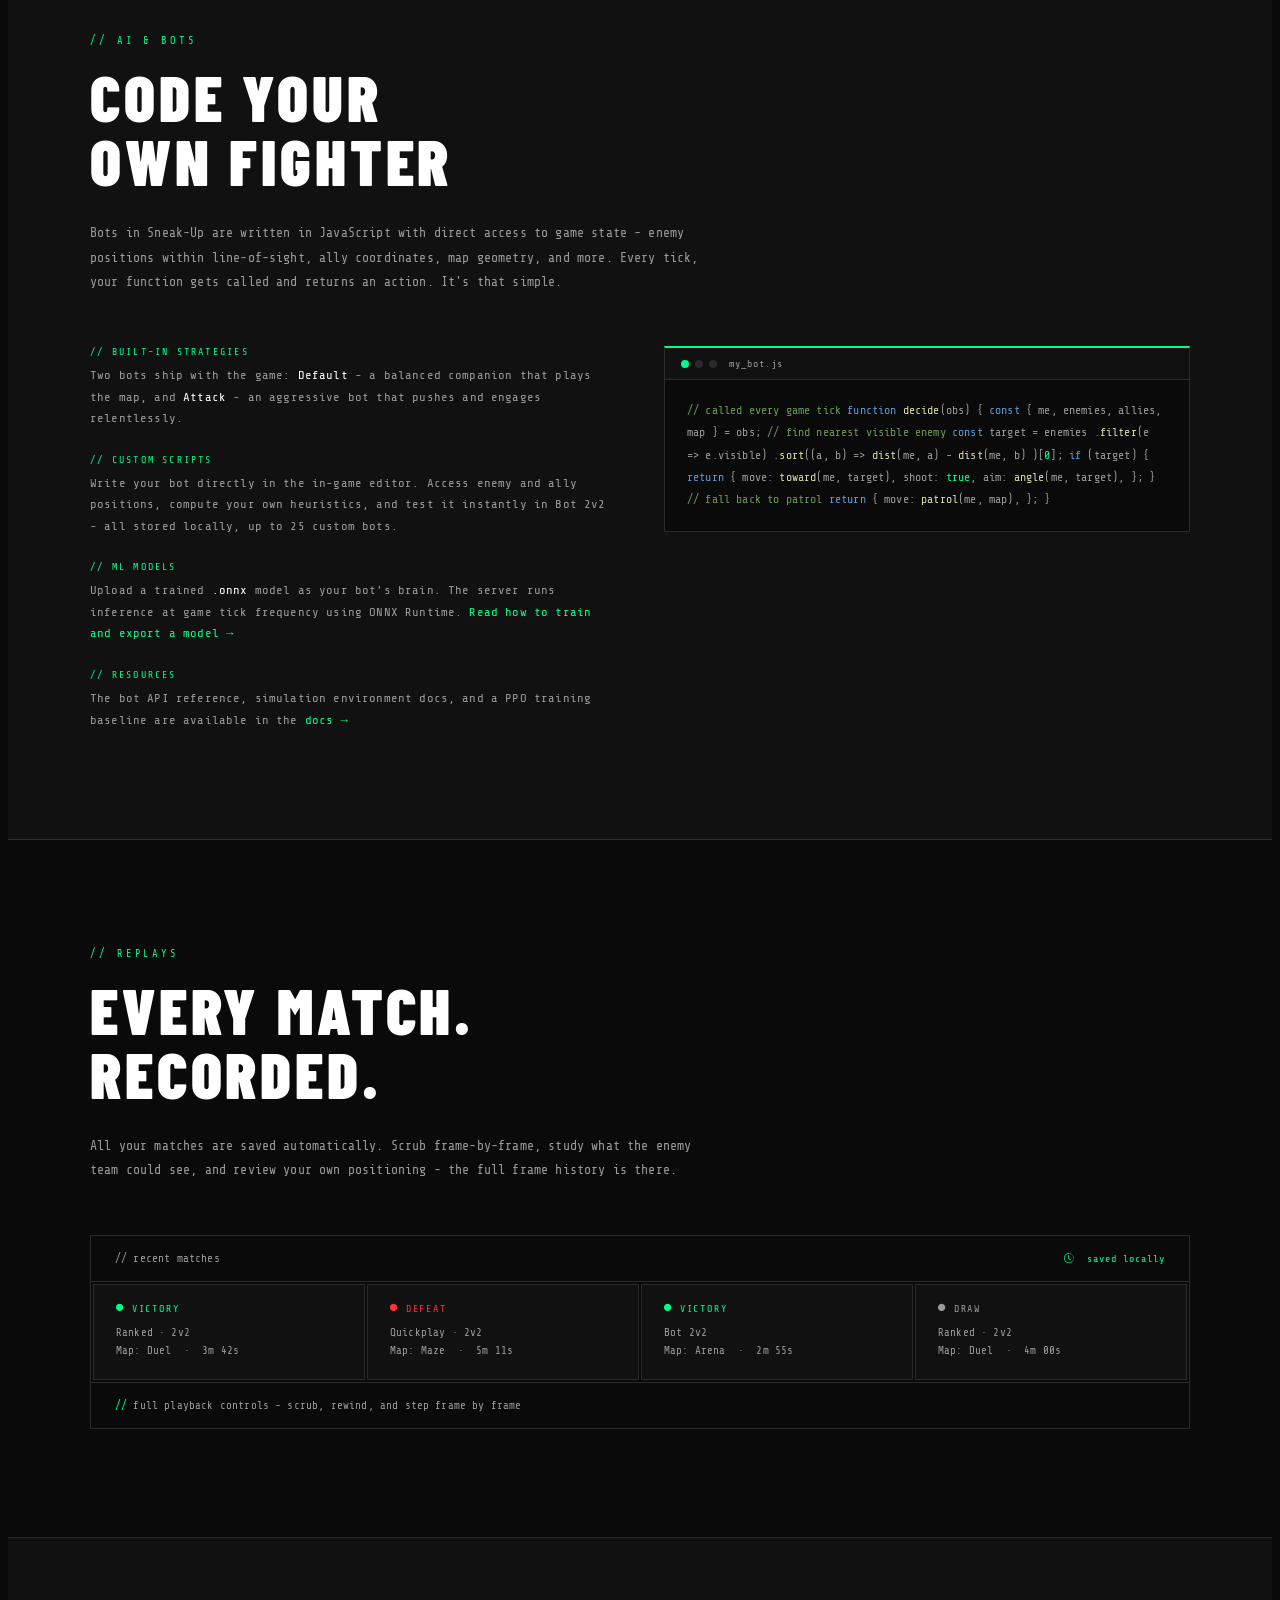
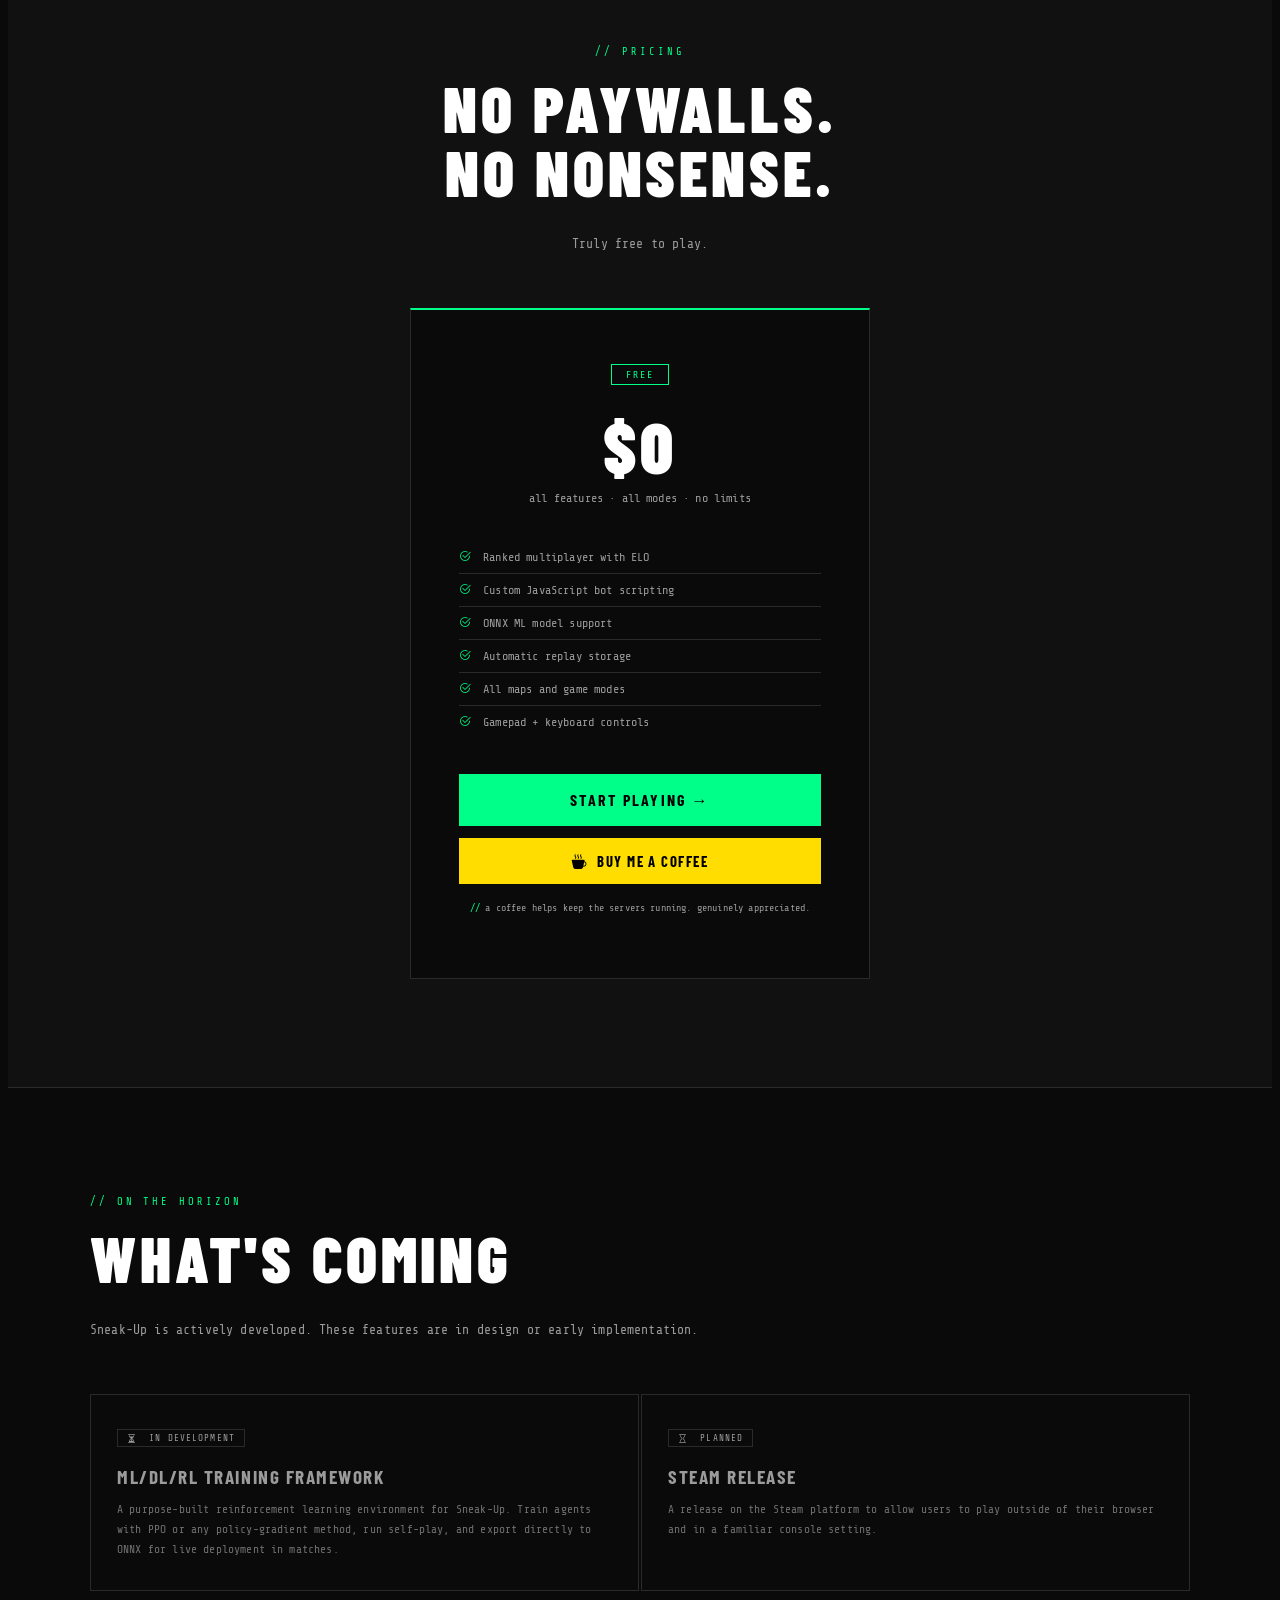
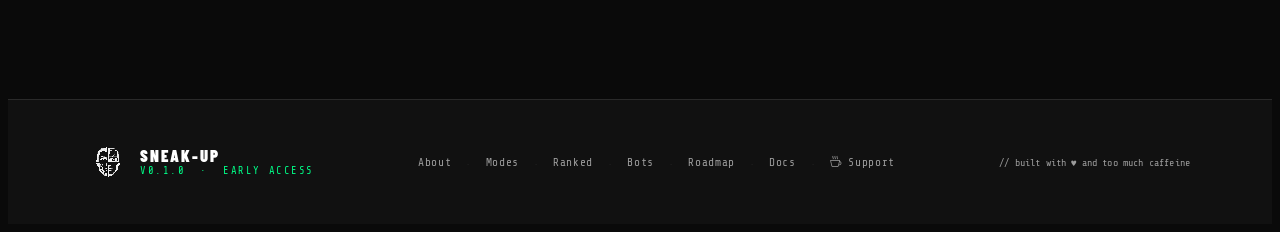
==== commit cba3845f: "interactive docs" ====
--- a/index.html
+++ b/index.html
@@ -1,5 +1,6 @@
 <!DOCTYPE html>
 <html lang="en">
+
 <head>
   <meta charset="UTF-8">
   <meta name="viewport" content="width=device-width, initial-scale=1.0">
@@ -17,373 +18,376 @@
   <link rel="stylesheet" href="/css/style.css">
   <link rel="stylesheet" href="/css/landing.css">
 </head>
+
 <body>
 
-<!-- ── NAV ── -->
-<nav class="land-nav">
-  <a href="/" class="brand" style="text-decoration:none;">
-    <img src="/img/logo.png" alt="Sneak-Up logo">
-    <div>
-      <div class="brand-name">Sneak-Up</div>
-      <div class="brand-sub">Tactical 2v2</div>
-    </div>
-  </a>
-  <div class="land-nav-links">
-    <a href="#modes"   class="nav-text-link">Modes</a>
-    <a href="#ranked"  class="nav-text-link">Ranked</a>
-    <a href="#bots"    class="nav-text-link">Bots</a>
-    <a href="#roadmap" class="nav-text-link">Roadmap</a>
-    <a href="#pricing" class="nav-text-link">Pricing</a>
-    <a href="/docs"    class="nav-text-link">Docs</a>
-    <a href="https://sneak-up-92152744325.europe-west1.run.app/" class="btn-nav-play">Play &rsaquo;</a>
-  </div>
-</nav>
-
-<!-- ── HERO ── -->
-<section class="hero">
-  <canvas id="bgFx"></canvas>
-  <div class="hero-overlay"></div>
-  <div class="hero-content">
-    <div class="hero-eyebrow">tactical &nbsp;·&nbsp; PROGRAMMING &nbsp;·&nbsp; online &nbsp;·&nbsp; free to play</div>
-    <h1 class="hero-title">Sneak<span class="accent">Up</span></h1>
-    <p class="hero-sub">
-      Program your companion. <br>
-      Outmanoeuvre your opponents.
-    </p>
-    <div class="hero-cta">
-      <a href="https://sneak-up-92152744325.europe-west1.run.app/" class="btn-primary-lg">Play Now &rarr;</a>
-      <a href="/docs"  class="btn-ghost-lg">Read the Docs</a>
-    </div>
-  </div>
-  <div class="hero-scroll">
-    <div class="scroll-line"></div>
-    scroll
-  </div>
-</section>
-
-<!-- ── ABOUT ── -->
-<section class="land-section" id="about">
-  <div class="section-inner">
-    <div class="s-eye">// what is sneak-up</div>
-    <h2 class="s-title">Tactical Stealth<br>Combat</h2>
-    <p class="s-body">
-      A browser-based 2v2 multiplayer shooter where two teams spawn in opposite corners and fight for control - all under fog of war.
-      Your vision is limited. Every shadow is a threat. Every move is a risk worth taking.
-    </p>
-
-    <div class="feature-grid">
-      <div class="feature-card">
-        <i class="bi bi-eye-slash f-icon"></i>
-        <div class="f-name">Fog of War</div>
-        <div class="f-desc">Vision is limited to line-of-sight. Anticipate enemy positions, set ambushes, and exploit blind spots.</div>
-      </div>
-      <div class="feature-card">
-        <i class="bi bi-people f-icon"></i>
-        <div class="f-name">2v2 Teams</div>
-        <div class="f-desc">Coordinate with your teammate, split lanes, and apply coordinated pressure from multiple angles.</div>
-      </div>
-      <div class="feature-card">
-        <i class="bi bi-grid-3x3 f-icon"></i>
-        <div class="f-name">Multiple Maps</div>
-        <div class="f-desc">Each map has a distinct layout - open arenas, narrow corridors, maze-like structures. Pick your style.</div>
-      </div>
-      <div class="feature-card">
-        <i class="bi bi-browser-chrome f-icon"></i>
-        <div class="f-name">Browser Native</div>
-        <div class="f-desc">No installer. No launcher. Open and play in any modern browser. Full gamepad support included.</div>
-      </div>
-    </div>
-  </div>
-</section>
-
-<!-- ── GAME MODES ── -->
-<section class="land-section alt" id="modes">
-  <div class="section-inner">
-    <div class="s-eye">// game modes</div>
-    <h2 class="s-title">How You<br>Want to Play</h2>
-    <p class="s-body">
-      Casual or competitive, solo or team - Sneak-Up has a mode for every session.
-    </p>
-    <div class="mode-grid">
-      <div class="mode-card featured">
-        <div class="mode-num">01</div>
-        <div class="mode-name">2v2 Quickplay</div>
-        <div class="mode-desc">Jump into an unranked match against real players. Choose your map, team up, and go. No ELO on the line.</div>
-        <span class="mode-tag"><i class="bi bi-people"></i> Multiplayer</span>
-      </div>
-      <div class="mode-card">
-        <div class="mode-num">02</div>
-        <div class="mode-name">Ranked 2v2</div>
-        <div class="mode-desc">Every kill, assist, and round outcome affects your ELO. Climb the human ladder match by match.</div>
-        <span class="mode-tag"><i class="bi bi-trophy"></i> Competitive</span>
-      </div>
-      <div class="mode-card">
-        <div class="mode-num">03</div>
-        <div class="mode-name">Bot 2v2</div>
-        <div class="mode-desc">Put your bots against someone else's bots. No humans, just code vs. code.</div>
-        <span class="mode-tag"><i class="bi bi-cpu"></i> AI · Custom</span>
-      </div>
-      <div class="mode-card">
-        <div class="mode-num">04</div>
-        <div class="mode-name">Practice</div>
-        <div class="mode-desc">Solo arena, no opponents. Explore maps, fine-tune controls, or just get comfortable with the mechanics.</div>
-        <span class="mode-tag"><i class="bi bi-person"></i> Offline</span>
-      </div>
-    </div>
-  </div>
-</section>
-
-<!-- ── RANKED ── -->
-<section class="land-section" id="ranked">
-  <div class="section-inner">
-    <div class="s-eye">// ranked system</div>
-    <h2 class="s-title">Separate ELOs.<br>Separate Ladders.</h2>
-    <p class="s-body">
-      Human players and AI bots compete on entirely separate ranked ladders.
-      Climb the human circuit yourself, or build a bot that dominates the AI league.
-    </p>
-
-    <div class="elo-grid">
-      <div class="elo-card">
-        <div class="elo-label">// human ladder</div>
-        <div class="elo-val">1200 <span class="elo-sym">&#9733;</span></div>
-        <div class="elo-sub">
-          Starting ELO for all human players.<br>
-          Win ranked 2v2 matches to climb. Lose them to fall.
-        </div>
-      </div>
-      <div class="elo-card">
-        <div class="elo-label">// bot ladder</div>
-        <div class="elo-val">1200 <span class="elo-sym">&#9670;</span></div>
-        <div class="elo-sub">
-          Bots enter the circuit at 1200 too.<br>
-          Program a better brain, earn a higher rank.
-        </div>
-      </div>
-    </div>
-    <p class="elo-note">
-      Keeping ladders separate means your rank reflects genuine player skill,
-      and bot rankings reflect real AI performance - no cross-contamination.
-    </p>
-  </div>
-</section>
-
-<!-- ── BOTS ── -->
-<section class="land-section alt" id="bots">
-  <div class="section-inner">
-    <div class="s-eye">// ai & bots</div>
-    <h2 class="s-title">Code Your<br>Own Fighter</h2>
-    <p class="s-body">
-      Bots in Sneak-Up are written in JavaScript with direct access to game state -
-      enemy positions within line-of-sight, ally coordinates, map geometry, and more.
-      Every tick, your function gets called and returns an action. It's that simple.
-    </p>
-
-    <div class="bot-layout">
-      <div class="bot-points">
+  <!-- ── NAV ── -->
+  <nav class="land-nav">
+    <a href="/" class="brand" style="text-decoration:none;">
+      <img src="/img/logo.png" alt="Sneak-Up logo">
+      <div>
+        <div class="brand-name">Sneak-Up</div>
+        <div class="brand-sub">Tactical 2v2</div>
+      </div>
+    </a>
+    <div class="land-nav-links">
+      <a href="#modes" class="nav-text-link">Modes</a>
+      <a href="#ranked" class="nav-text-link">Ranked</a>
+      <a href="#bots" class="nav-text-link">Bots</a>
+      <a href="#roadmap" class="nav-text-link">Roadmap</a>
+      <a href="#pricing" class="nav-text-link">Pricing</a>
+      <a href="/docs" class="nav-text-link">Docs</a>
+      <a href="https://sneak-up-92152744325.europe-west1.run.app/" class="btn-nav-play">Play &rsaquo;</a>
+    </div>
+  </nav>
+
+  <!-- ── HERO ── -->
+  <section class="hero">
+    <canvas id="bgFx"></canvas>
+    <div class="hero-overlay"></div>
+    <div class="hero-content">
+      <div class="hero-eyebrow">tactical &nbsp;·&nbsp; PROGRAMMING &nbsp;·&nbsp; online &nbsp;·&nbsp; free to play</div>
+      <h1 class="hero-title">Sneak<span class="accent">Up</span></h1>
+      <p class="hero-sub">
+        Program your companion. <br>
+        Outmanoeuvre your opponents.
+      </p>
+      <div class="hero-cta">
+        <a href="https://sneak-up-92152744325.europe-west1.run.app/" class="btn-primary-lg">Play Now &rarr;</a>
+        <a href="/docs" class="btn-ghost-lg">Read the Docs</a>
+      </div>
+    </div>
+    <div class="hero-scroll">
+      <div class="scroll-line"></div>
+      scroll
+    </div>
+  </section>
+
+  <!-- ── ABOUT ── -->
+  <section class="land-section" id="about">
+    <div class="section-inner">
+      <div class="s-eye">// what is sneak-up</div>
+      <h2 class="s-title">Tactical Stealth<br>Combat</h2>
+      <p class="s-body">
+        A browser-based 2v2 multiplayer shooter where two teams spawn in opposite corners and fight for control - all under fog of war.
+        Your vision is limited. Every shadow is a threat. Every move is a risk worth taking.
+      </p>
+
+      <div class="feature-grid">
+        <div class="feature-card">
+          <i class="bi bi-eye-slash f-icon"></i>
+          <div class="f-name">Fog of War</div>
+          <div class="f-desc">Vision is limited to line-of-sight. Anticipate enemy positions, set ambushes, and exploit blind spots.</div>
+        </div>
+        <div class="feature-card">
+          <i class="bi bi-people f-icon"></i>
+          <div class="f-name">2v2 Teams</div>
+          <div class="f-desc">Coordinate with your teammate, split lanes, and apply coordinated pressure from multiple angles.</div>
+        </div>
+        <div class="feature-card">
+          <i class="bi bi-grid-3x3 f-icon"></i>
+          <div class="f-name">Multiple Maps</div>
+          <div class="f-desc">Each map has a distinct layout - open arenas, narrow corridors, maze-like structures. Pick your style.</div>
+        </div>
+        <div class="feature-card">
+          <i class="bi bi-browser-chrome f-icon"></i>
+          <div class="f-name">Browser Native</div>
+          <div class="f-desc">No installer. No launcher. Open and play in any modern browser. Full gamepad support included.</div>
+        </div>
+      </div>
+    </div>
+  </section>
+
+  <!-- ── GAME MODES ── -->
+  <section class="land-section alt" id="modes">
+    <div class="section-inner">
+      <div class="s-eye">// game modes</div>
+      <h2 class="s-title">How You<br>Want to Play</h2>
+      <p class="s-body">
+        Casual or competitive, solo or team - Sneak-Up has a mode for every session.
+      </p>
+      <div class="mode-grid">
+        <div class="mode-card featured">
+          <div class="mode-num">01</div>
+          <div class="mode-name">2v2 Quickplay</div>
+          <div class="mode-desc">Jump into an unranked match against real players. Choose your map, team up, and go. No ELO on the line.</div>
+          <span class="mode-tag"><i class="bi bi-people"></i> Multiplayer</span>
+        </div>
+        <div class="mode-card">
+          <div class="mode-num">02</div>
+          <div class="mode-name">Ranked 2v2</div>
+          <div class="mode-desc">Every kill, assist, and round outcome affects your ELO. Climb the human ladder match by match.</div>
+          <span class="mode-tag"><i class="bi bi-trophy"></i> Competitive</span>
+        </div>
+        <div class="mode-card">
+          <div class="mode-num">03</div>
+          <div class="mode-name">Bot 2v2</div>
+          <div class="mode-desc">Put your bots against someone else's bots. No humans, just code vs. code.</div>
+          <span class="mode-tag"><i class="bi bi-cpu"></i> AI · Custom</span>
+        </div>
+        <div class="mode-card">
+          <div class="mode-num">04</div>
+          <div class="mode-name">Practice</div>
+          <div class="mode-desc">Solo arena, no opponents. Explore maps, fine-tune controls, or just get comfortable with the mechanics.</div>
+          <span class="mode-tag"><i class="bi bi-person"></i> Offline</span>
+        </div>
+      </div>
+    </div>
+  </section>
+
+  <!-- ── RANKED ── -->
+  <section class="land-section" id="ranked">
+    <div class="section-inner">
+      <div class="s-eye">// ranked system</div>
+      <h2 class="s-title">Separate ELOs.<br>Separate Ladders.</h2>
+      <p class="s-body">
+        Human players and AI bots compete on entirely separate ranked ladders.
+        Climb the human circuit yourself, or build a bot that dominates the AI league.
+      </p>
+
+      <div class="elo-grid">
+        <div class="elo-card">
+          <div class="elo-label">// human ladder</div>
+          <div class="elo-val">1200 <span class="elo-sym">&#9733;</span></div>
+          <div class="elo-sub">
+            Starting ELO for all human players.<br>
+            Win ranked 2v2 matches to climb. Lose them to fall.
+          </div>
+        </div>
+        <div class="elo-card">
+          <div class="elo-label">// bot ladder</div>
+          <div class="elo-val">1200 <span class="elo-sym">&#9670;</span></div>
+          <div class="elo-sub">
+            Bots enter the circuit at 1200 too.<br>
+            Program a better brain, earn a higher rank.
+          </div>
+        </div>
+      </div>
+      <p class="elo-note">
+        Keeping ladders separate means your rank reflects genuine player skill,
+        and bot rankings reflect real AI performance - no cross-contamination.
+      </p>
+    </div>
+  </section>
+
+  <!-- ── BOTS ── -->
+  <section class="land-section alt" id="bots">
+    <div class="section-inner">
+      <div class="s-eye">// ai & bots</div>
+      <h2 class="s-title">Code Your<br>Own Fighter</h2>
+      <p class="s-body">
+        Bots in Sneak-Up are written in JavaScript with direct access to game state -
+        enemy positions within line-of-sight, ally coordinates, map geometry, and more.
+        Every tick, your function gets called and returns an action. It's that simple.
+      </p>
+
+      <div class="bot-layout">
+        <div class="bot-points">
+          <div>
+            <div class="bot-point-label">// built-in strategies</div>
+            <div class="bot-point-text">
+              Two bots ship with the game: <span style="color:var(--text)">Default</span> - a balanced companion that plays the map,
+              and <span style="color:var(--text)">Attack</span> - an aggressive bot that pushes and engages relentlessly.
+            </div>
+          </div>
+          <div>
+            <div class="bot-point-label">// custom scripts</div>
+            <div class="bot-point-text">
+              Write your bot directly in the in-game editor. Access enemy and ally positions, compute your own heuristics,
+              and test it instantly in Bot 2v2 - all stored locally, up to 25 custom bots.
+            </div>
+          </div>
+          <div>
+            <div class="bot-point-label">// ml models</div>
+            <div class="bot-point-text">
+              Upload a trained <span style="color:var(--text)">.onnx</span> model as your bot's brain.
+              The server runs inference at game tick frequency using ONNX Runtime.
+              <a href="/docs">Read how to train and export a model &rarr;</a>
+            </div>
+          </div>
+          <div>
+            <div class="bot-point-label">// resources</div>
+            <div class="bot-point-text">
+              The bot API reference, simulation environment docs, and a PPO training baseline are available in the
+              <a href="/docs">docs &rarr;</a>
+            </div>
+          </div>
+        </div>
+
+        <div class="code-block">
+          <div class="code-titlebar">
+            <div class="dot green"></div>
+            <div class="dot"></div>
+            <div class="dot"></div>
+            <span class="code-fname">my_bot.js</span>
+          </div>
+          <div class="code-body"><span class="cm">// called every game tick</span>
+            <span class="kw">function</span> <span class="fn">decide</span>(obs) {
+            <span class="kw">const</span> { me, enemies, allies, map } = obs;
+
+            <span class="cm">// find nearest visible enemy</span>
+            <span class="kw">const</span> target = enemies
+            .<span class="fn">filter</span>(e =&gt; e.visible)
+            .<span class="fn">sort</span>((a, b) =&gt;
+            <span class="fn">dist</span>(me, a) - <span class="fn">dist</span>(me, b)
+            )[<span class="ac">0</span>];
+
+            <span class="kw">if</span> (target) {
+            <span class="kw">return</span> {
+            move: <span class="fn">toward</span>(me, target),
+            shoot: <span class="ac">true</span>,
+            aim: <span class="fn">angle</span>(me, target),
+            };
+            }
+
+            <span class="cm">// fall back to patrol</span>
+            <span class="kw">return</span> {
+            move: <span class="fn">patrol</span>(me, map),
+            };
+            }
+          </div>
+        </div>
+      </div>
+    </div>
+  </section>
+
+  <!-- ── REPLAYS ── -->
+  <section class="land-section" id="replays">
+    <div class="section-inner">
+      <div class="s-eye">// replays</div>
+      <h2 class="s-title">Every Match.<br>Recorded.</h2>
+      <p class="s-body">
+        All your matches are saved automatically. Scrub frame-by-frame, study what the enemy team could see,
+        and review your own positioning - the full frame history is there.
+      </p>
+
+      <div class="replay-shell">
+        <div class="replay-topbar">
+          <span class="replay-topbar-label">// recent matches</span>
+          <span class="replay-topbar-count"><i class="bi bi-clock-history"></i> &nbsp;saved locally</span>
+        </div>
+        <div class="replay-row">
+          <div class="replay-cell">
+            <div class="r-result r-win"><i class="bi bi-circle-fill"></i> Victory</div>
+            <div class="r-meta">Ranked · 2v2<br>Map: Duel &nbsp;·&nbsp; 3m 42s</div>
+          </div>
+          <div class="replay-cell">
+            <div class="r-result r-loss"><i class="bi bi-circle-fill"></i> Defeat</div>
+            <div class="r-meta">Quickplay · 2v2<br>Map: Maze &nbsp;·&nbsp; 5m 11s</div>
+          </div>
+          <div class="replay-cell">
+            <div class="r-result r-win"><i class="bi bi-circle-fill"></i> Victory</div>
+            <div class="r-meta">Bot 2v2<br>Map: Arena &nbsp;·&nbsp; 2m 55s</div>
+          </div>
+          <div class="replay-cell">
+            <div class="r-result r-draw"><i class="bi bi-circle-fill"></i> Draw</div>
+            <div class="r-meta">Ranked · 2v2<br>Map: Duel &nbsp;·&nbsp; 4m 00s</div>
+          </div>
+        </div>
+        <div class="replay-caption">full playback controls - scrub, rewind, and step frame by frame</div>
+      </div>
+    </div>
+  </section>
+
+  <!-- ── PRICING ── -->
+  <section class="land-section alt" id="pricing">
+    <div class="section-inner" style="text-align:center;">
+      <div class="s-eye">// pricing</div>
+      <h2 class="s-title">No Paywalls.<br>No Nonsense.</h2>
+      <p class="s-body" style="margin:0 auto 0;">
+        Truly free to play.
+      </p>
+
+      <div class="pricing-wrap">
+        <div class="pricing-card">
+          <div class="pricing-badge">Free</div>
+          <div class="pricing-amount">$0</div>
+          <div class="pricing-tagline">all features · all modes · no limits</div>
+          <ul class="perk-list">
+            <li><i class="bi bi-check2-circle"></i> Ranked multiplayer with ELO</li>
+            <li><i class="bi bi-check2-circle"></i> Custom JavaScript bot scripting</li>
+            <li><i class="bi bi-check2-circle"></i> ONNX ML model support</li>
+            <li><i class="bi bi-check2-circle"></i> Automatic replay storage</li>
+            <li><i class="bi bi-check2-circle"></i> All maps and game modes</li>
+            <li><i class="bi bi-check2-circle"></i> Gamepad + keyboard controls</li>
+          </ul>
+          <a href="https://sneak-up-92152744325.europe-west1.run.app/" class="btn-primary-lg" style="display:block;text-align:center;margin-bottom:12px;">
+            Start Playing &rarr;
+          </a>
+          <a href="https://buymeacoffee.com/paladinic" target="_blank" rel="noopener" class="btn-coffee">
+            <i class="bi bi-cup-hot-fill"></i>
+            Buy me a coffee
+          </a>
+          <p class="pricing-note">a coffee helps keep the servers running. genuinely appreciated.</p>
+        </div>
+      </div>
+    </div>
+  </section>
+
+  <!-- ── COMING SOON ── -->
+  <section class="land-section" id="roadmap">
+    <div class="section-inner">
+      <div class="s-eye">// on the horizon</div>
+      <h2 class="s-title">What's Coming</h2>
+      <p class="s-body">
+        Sneak-Up is actively developed. These features are in design or early implementation.
+      </p>
+      <div class="coming-grid">
+        <div class="coming-card">
+          <div class="coming-soon-badge"><i class="bi bi-hourglass-split"></i> &nbsp;In Development</div>
+          <div class="coming-name">ML/DL/RL Training Framework</div>
+          <div class="coming-desc">
+            A purpose-built reinforcement learning environment for Sneak-Up.
+            Train agents with PPO or any policy-gradient method, run self-play,
+            and export directly to ONNX for live deployment in matches.
+          </div>
+        </div>
+        <div class="coming-card">
+          <div class="coming-soon-badge"><i class="bi bi-hourglass"></i> &nbsp;Planned</div>
+          <div class="coming-name">Steam Release</div>
+          <div class="coming-desc">
+            A release on the Steam platform to allow users to play outside
+            of their browser and in a familiar console setting.
+          </div>
+        </div>
+      </div>
+    </div>
+  </section>
+
+  <!-- ── FOOTER ── -->
+  <footer class="land-footer">
+    <div class="footer-inner">
+      <a href="/" class="brand" style="text-decoration:none;">
+        <img src="/img/logo.png" alt="logo">
         <div>
-          <div class="bot-point-label">// built-in strategies</div>
-          <div class="bot-point-text">
-            Two bots ship with the game: <span style="color:var(--text)">Default</span> - a balanced companion that plays the map,
-            and <span style="color:var(--text)">Attack</span> - an aggressive bot that pushes and engages relentlessly.
-          </div>
-        </div>
-        <div>
-          <div class="bot-point-label">// custom scripts</div>
-          <div class="bot-point-text">
-            Write your bot directly in the in-game editor. Access enemy and ally positions, compute your own heuristics,
-            and test it instantly in Bot 2v2 - all stored locally, up to 25 custom bots.
-          </div>
-        </div>
-        <div>
-          <div class="bot-point-label">// ml models</div>
-          <div class="bot-point-text">
-            Upload a trained <span style="color:var(--text)">.onnx</span> model as your bot's brain.
-            The server runs inference at game tick frequency using ONNX Runtime.
-            <a href="/docs">Read how to train and export a model &rarr;</a>
-          </div>
-        </div>
-        <div>
-          <div class="bot-point-label">// resources</div>
-          <div class="bot-point-text">
-            The bot API reference, simulation environment docs, and a PPO training baseline are available in the
-            <a href="/docs">docs &rarr;</a>
-          </div>
-        </div>
-      </div>
-
-      <div class="code-block">
-        <div class="code-titlebar">
-          <div class="dot green"></div>
-          <div class="dot"></div>
-          <div class="dot"></div>
-          <span class="code-fname">my_bot.js</span>
-        </div>
-        <div class="code-body"><span class="cm">// called every game tick</span>
-<span class="kw">function</span> <span class="fn">decide</span>(obs) {
-  <span class="kw">const</span> { me, enemies, allies, map } = obs;
-
-  <span class="cm">// find nearest visible enemy</span>
-  <span class="kw">const</span> target = enemies
-    .<span class="fn">filter</span>(e =&gt; e.visible)
-    .<span class="fn">sort</span>((a, b) =&gt;
-      <span class="fn">dist</span>(me, a) - <span class="fn">dist</span>(me, b)
-    )[<span class="ac">0</span>];
-
-  <span class="kw">if</span> (target) {
-    <span class="kw">return</span> {
-      move:  <span class="fn">toward</span>(me, target),
-      shoot: <span class="ac">true</span>,
-      aim:   <span class="fn">angle</span>(me, target),
-    };
-  }
-
-  <span class="cm">// fall back to patrol</span>
-  <span class="kw">return</span> {
-    move: <span class="fn">patrol</span>(me, map),
-  };
-}</div>
-      </div>
-    </div>
-  </div>
-</section>
-
-<!-- ── REPLAYS ── -->
-<section class="land-section" id="replays">
-  <div class="section-inner">
-    <div class="s-eye">// replays</div>
-    <h2 class="s-title">Every Match.<br>Recorded.</h2>
-    <p class="s-body">
-      All your matches are saved automatically. Scrub frame-by-frame, study what the enemy team could see,
-      and review your own positioning - the full frame history is there.
-    </p>
-
-    <div class="replay-shell">
-      <div class="replay-topbar">
-        <span class="replay-topbar-label">// recent matches</span>
-        <span class="replay-topbar-count"><i class="bi bi-clock-history"></i> &nbsp;saved locally</span>
-      </div>
-      <div class="replay-row">
-        <div class="replay-cell">
-          <div class="r-result r-win"><i class="bi bi-circle-fill"></i> Victory</div>
-          <div class="r-meta">Ranked · 2v2<br>Map: Duel &nbsp;·&nbsp; 3m 42s</div>
-        </div>
-        <div class="replay-cell">
-          <div class="r-result r-loss"><i class="bi bi-circle-fill"></i> Defeat</div>
-          <div class="r-meta">Quickplay · 2v2<br>Map: Maze &nbsp;·&nbsp; 5m 11s</div>
-        </div>
-        <div class="replay-cell">
-          <div class="r-result r-win"><i class="bi bi-circle-fill"></i> Victory</div>
-          <div class="r-meta">Bot 2v2<br>Map: Arena &nbsp;·&nbsp; 2m 55s</div>
-        </div>
-        <div class="replay-cell">
-          <div class="r-result r-draw"><i class="bi bi-circle-fill"></i> Draw</div>
-          <div class="r-meta">Ranked · 2v2<br>Map: Duel &nbsp;·&nbsp; 4m 00s</div>
-        </div>
-      </div>
-      <div class="replay-caption">full playback controls - scrub, rewind, and step frame by frame</div>
-    </div>
-  </div>
-</section>
-
-<!-- ── PRICING ── -->
-<section class="land-section alt" id="pricing">
-  <div class="section-inner" style="text-align:center;">
-    <div class="s-eye">// pricing</div>
-    <h2 class="s-title">No Paywalls.<br>No Nonsense.</h2>
-    <p class="s-body" style="margin:0 auto 0;">
-      Truly free to play.
-    </p>
-
-    <div class="pricing-wrap">
-      <div class="pricing-card">
-        <div class="pricing-badge">Free</div>
-        <div class="pricing-amount">$0</div>
-        <div class="pricing-tagline">all features · all modes · no limits</div>
-        <ul class="perk-list">
-          <li><i class="bi bi-check2-circle"></i> Ranked multiplayer with ELO</li>
-          <li><i class="bi bi-check2-circle"></i> Custom JavaScript bot scripting</li>
-          <li><i class="bi bi-check2-circle"></i> ONNX ML model support</li>
-          <li><i class="bi bi-check2-circle"></i> Automatic replay storage</li>
-          <li><i class="bi bi-check2-circle"></i> All maps and game modes</li>
-          <li><i class="bi bi-check2-circle"></i> Gamepad + keyboard controls</li>
-        </ul>
-        <a href="https://sneak-up-92152744325.europe-west1.run.app/" class="btn-primary-lg" style="display:block;text-align:center;margin-bottom:12px;">
-          Start Playing &rarr;
+          <div class="brand-name" style="font-size:1.05rem;">Sneak-Up</div>
+          <div class="brand-sub">v0.1.0 &nbsp;·&nbsp; early access</div>
+        </div>
+      </a>
+
+      <div class="footer-links">
+        <a href="#about" class="footer-link">About</a>
+        <span class="footer-sep">·</span>
+        <a href="#modes" class="footer-link">Modes</a>
+        <span class="footer-sep">·</span>
+        <a href="#ranked" class="footer-link">Ranked</a>
+        <span class="footer-sep">·</span>
+        <a href="#bots" class="footer-link">Bots</a>
+        <span class="footer-sep">·</span>
+        <a href="#roadmap" class="footer-link">Roadmap</a>
+        <span class="footer-sep">·</span>
+        <a href="/docs" class="footer-link">Docs</a>
+        <span class="footer-sep">·</span>
+        <a href="https://buymeacoffee.com/paladinic" target="_blank" rel="noopener" class="footer-link">
+          <i class="bi bi-cup-hot"></i> Support
         </a>
-        <a href="https://buymeacoffee.com/paladinic" target="_blank" rel="noopener" class="btn-coffee">
-          <i class="bi bi-cup-hot-fill"></i>
-          Buy me a coffee
-        </a>
-        <p class="pricing-note">a coffee helps keep the servers running. genuinely appreciated.</p>
-      </div>
-    </div>
-  </div>
-</section>
-
-<!-- ── COMING SOON ── -->
-<section class="land-section" id="roadmap">
-  <div class="section-inner">
-    <div class="s-eye">// on the horizon</div>
-    <h2 class="s-title">What's Coming</h2>
-    <p class="s-body">
-      Sneak-Up is actively developed. These features are in design or early implementation.
-    </p>
-    <div class="coming-grid">
-      <div class="coming-card">
-        <div class="coming-soon-badge"><i class="bi bi-hourglass-split"></i> &nbsp;In Development</div>
-        <div class="coming-name">ML/DL/RL Training Framework</div>
-        <div class="coming-desc">
-          A purpose-built reinforcement learning environment for Sneak-Up.
-          Train agents with PPO or any policy-gradient method, run self-play,
-          and export directly to ONNX for live deployment in matches.
-        </div>
-      </div>
-      <div class="coming-card">
-        <div class="coming-soon-badge"><i class="bi bi-hourglass"></i> &nbsp;Planned</div>
-        <div class="coming-name">Steam Release</div>
-        <div class="coming-desc">
-          A release on the Steam platform to allow users to play outside 
-          of their browser and in a familiar console setting. 
-        </div>
-      </div>
-    </div>
-  </div>
-</section>
-
-<!-- ── FOOTER ── -->
-<footer class="land-footer">
-  <div class="footer-inner">
-    <a href="/" class="brand" style="text-decoration:none;">
-      <img src="/img/logo.png" alt="logo">
-      <div>
-        <div class="brand-name" style="font-size:1.05rem;">Sneak-Up</div>
-        <div class="brand-sub">v0.1.0 &nbsp;·&nbsp; early access</div>
-      </div>
-    </a>
-
-    <div class="footer-links">
-      <a href="#about"   class="footer-link">About</a>
-      <span class="footer-sep">·</span>
-      <a href="#modes"   class="footer-link">Modes</a>
-      <span class="footer-sep">·</span>
-      <a href="#ranked"  class="footer-link">Ranked</a>
-      <span class="footer-sep">·</span>
-      <a href="#bots"    class="footer-link">Bots</a>
-      <span class="footer-sep">·</span>
-      <a href="#roadmap" class="footer-link">Roadmap</a>
-      <span class="footer-sep">·</span>
-      <a href="/docs"    class="footer-link">Docs</a>
-      <span class="footer-sep">·</span>
-      <a href="https://buymeacoffee.com/paladinic" target="_blank" rel="noopener" class="footer-link">
-        <i class="bi bi-cup-hot"></i> Support
-      </a>
-    </div>
-
-    <div class="footer-credit">// built with &#9829; and too much caffeine</div>
-  </div>
-</footer>
-
-<script src="bg_animation.js" type="module"></script>
+      </div>
+
+      <div class="footer-credit">// built with &#9829; and too much caffeine</div>
+    </div>
+  </footer>
+
+  <script src="bg_animation.js" type="module"></script>
 </body>
-</html>
+
+</html>
